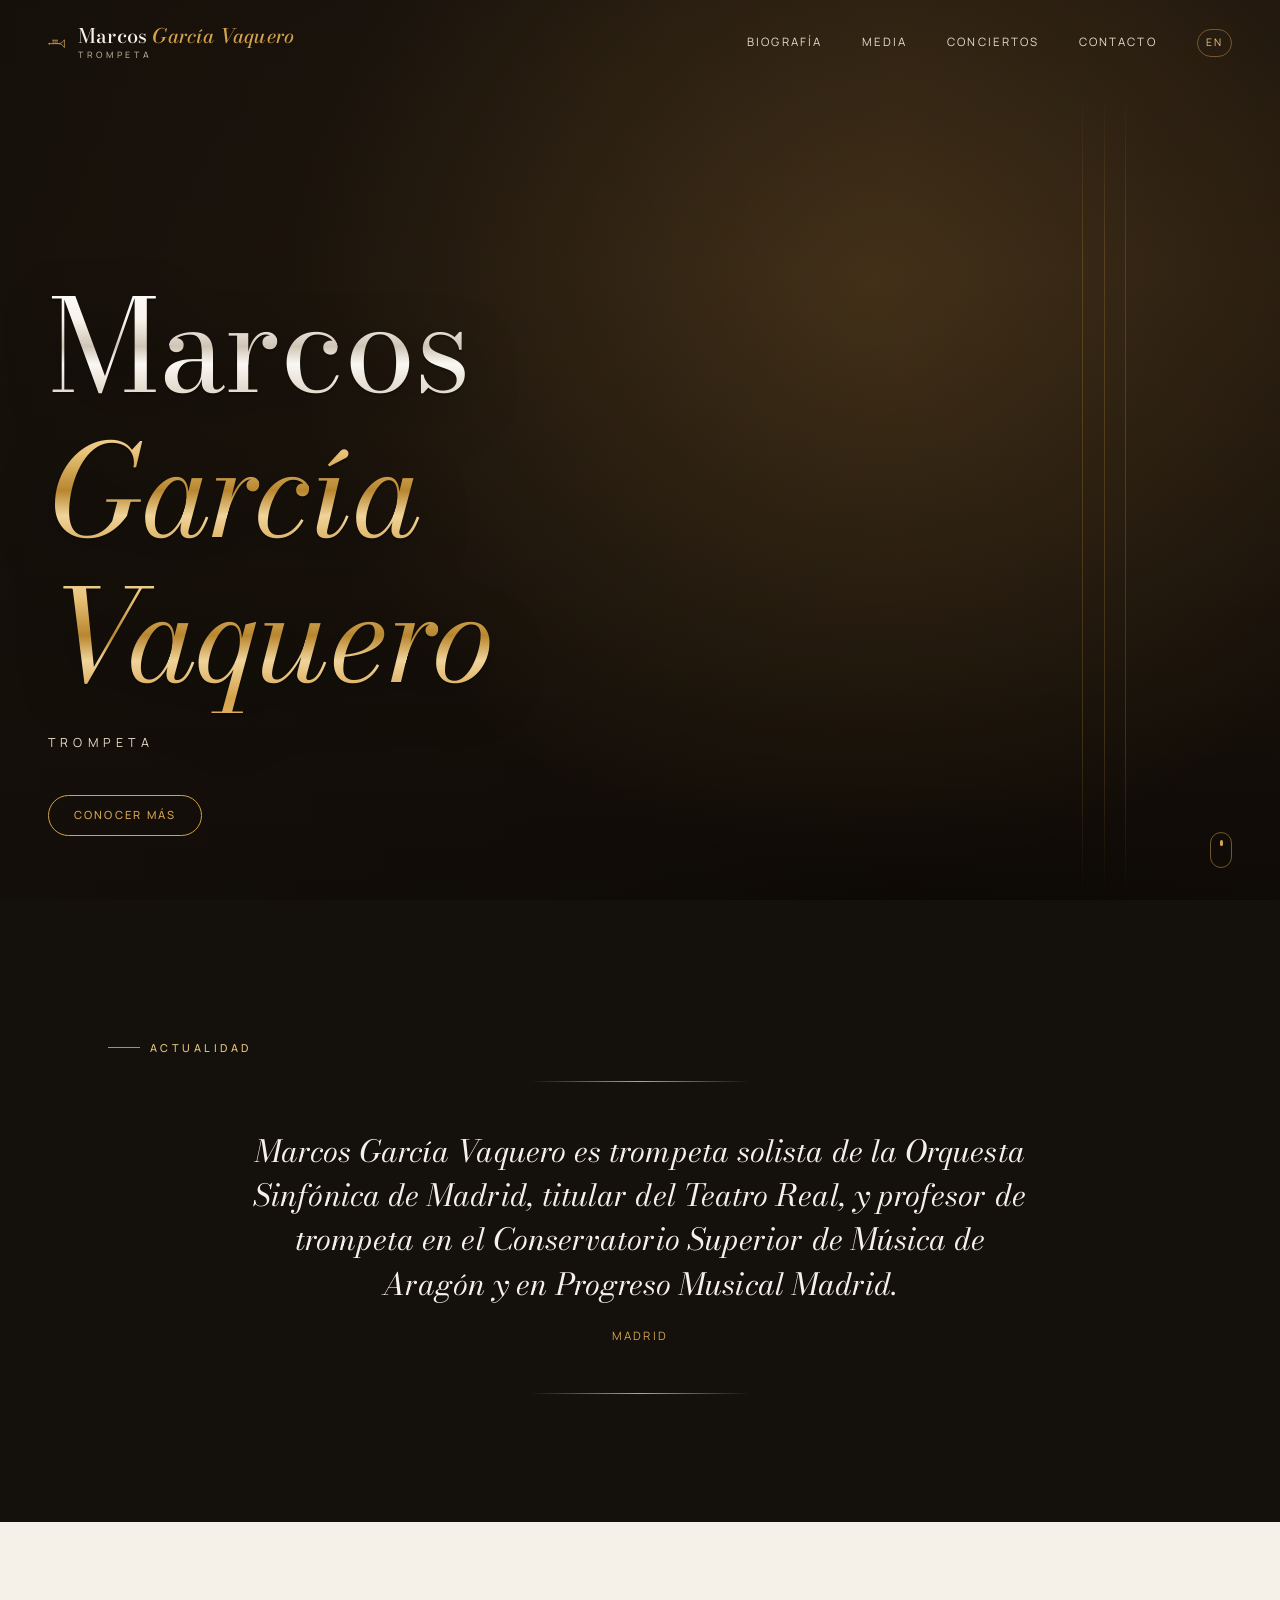
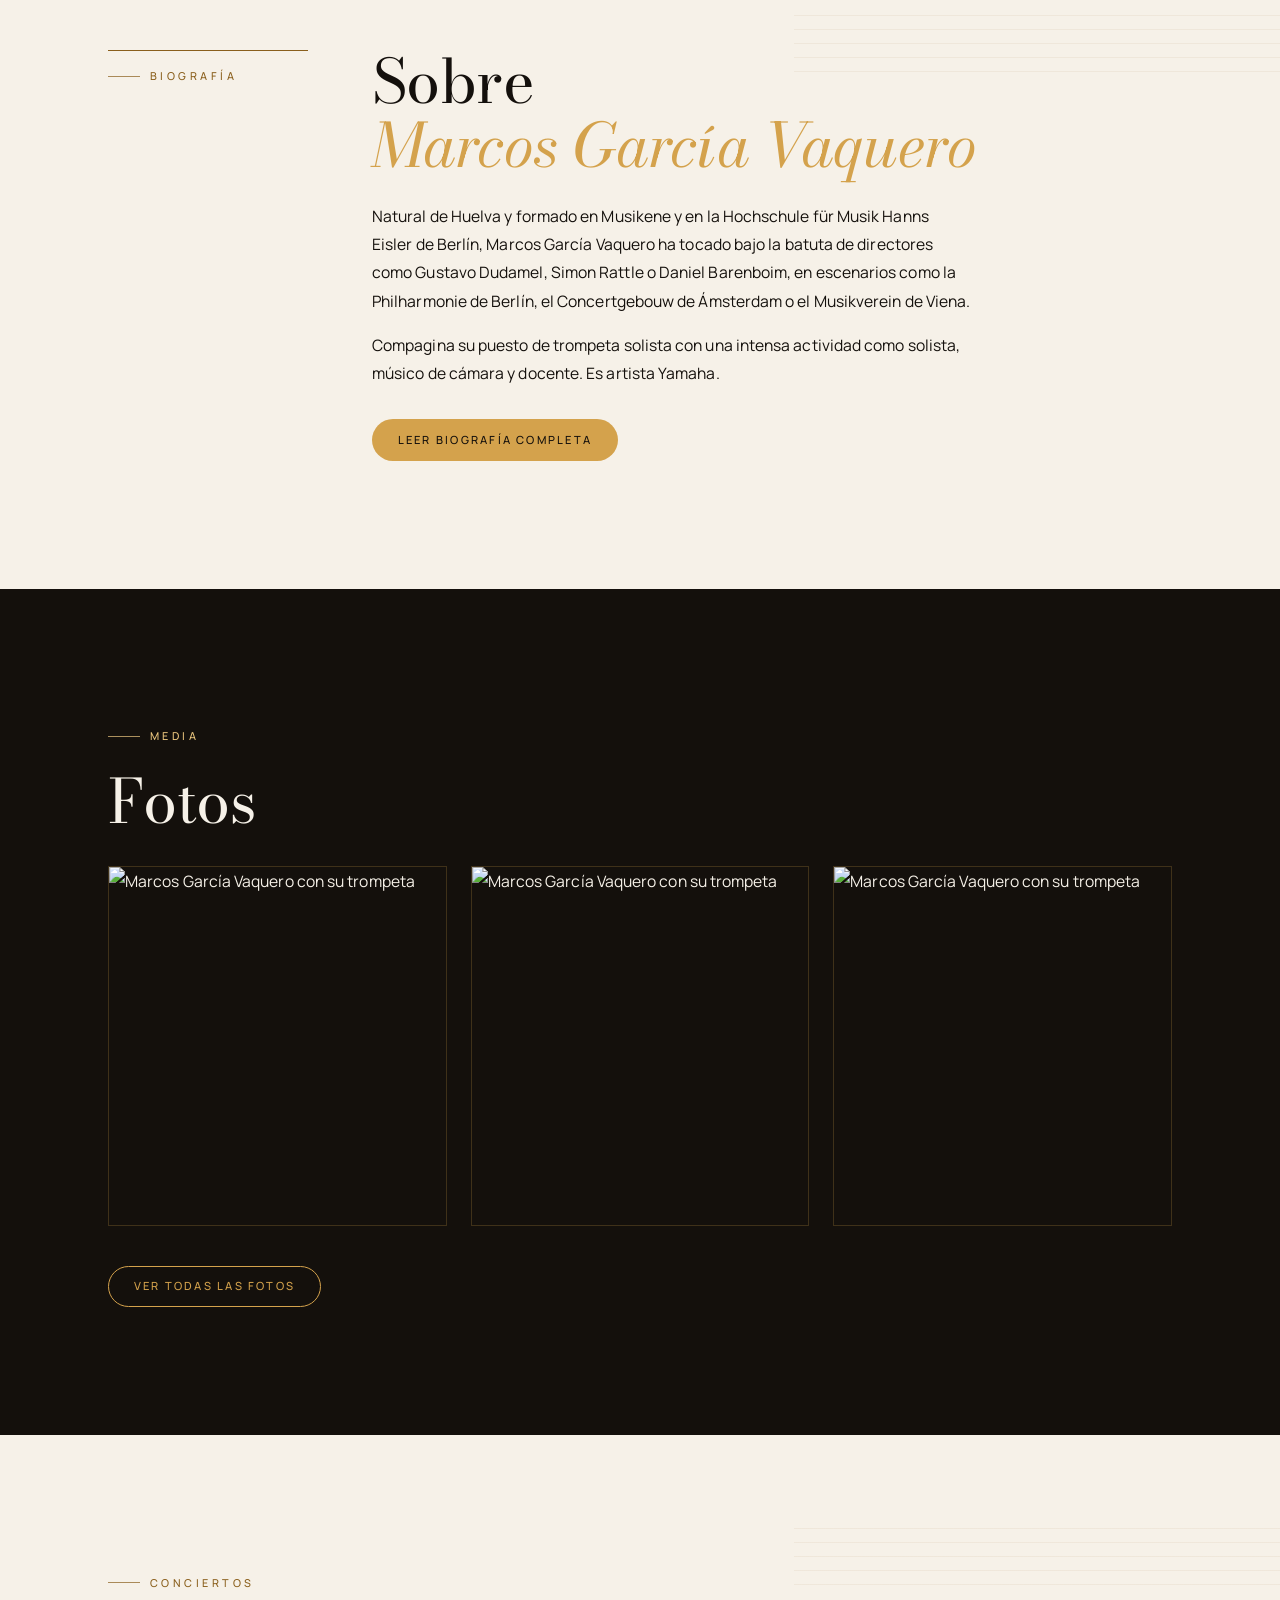
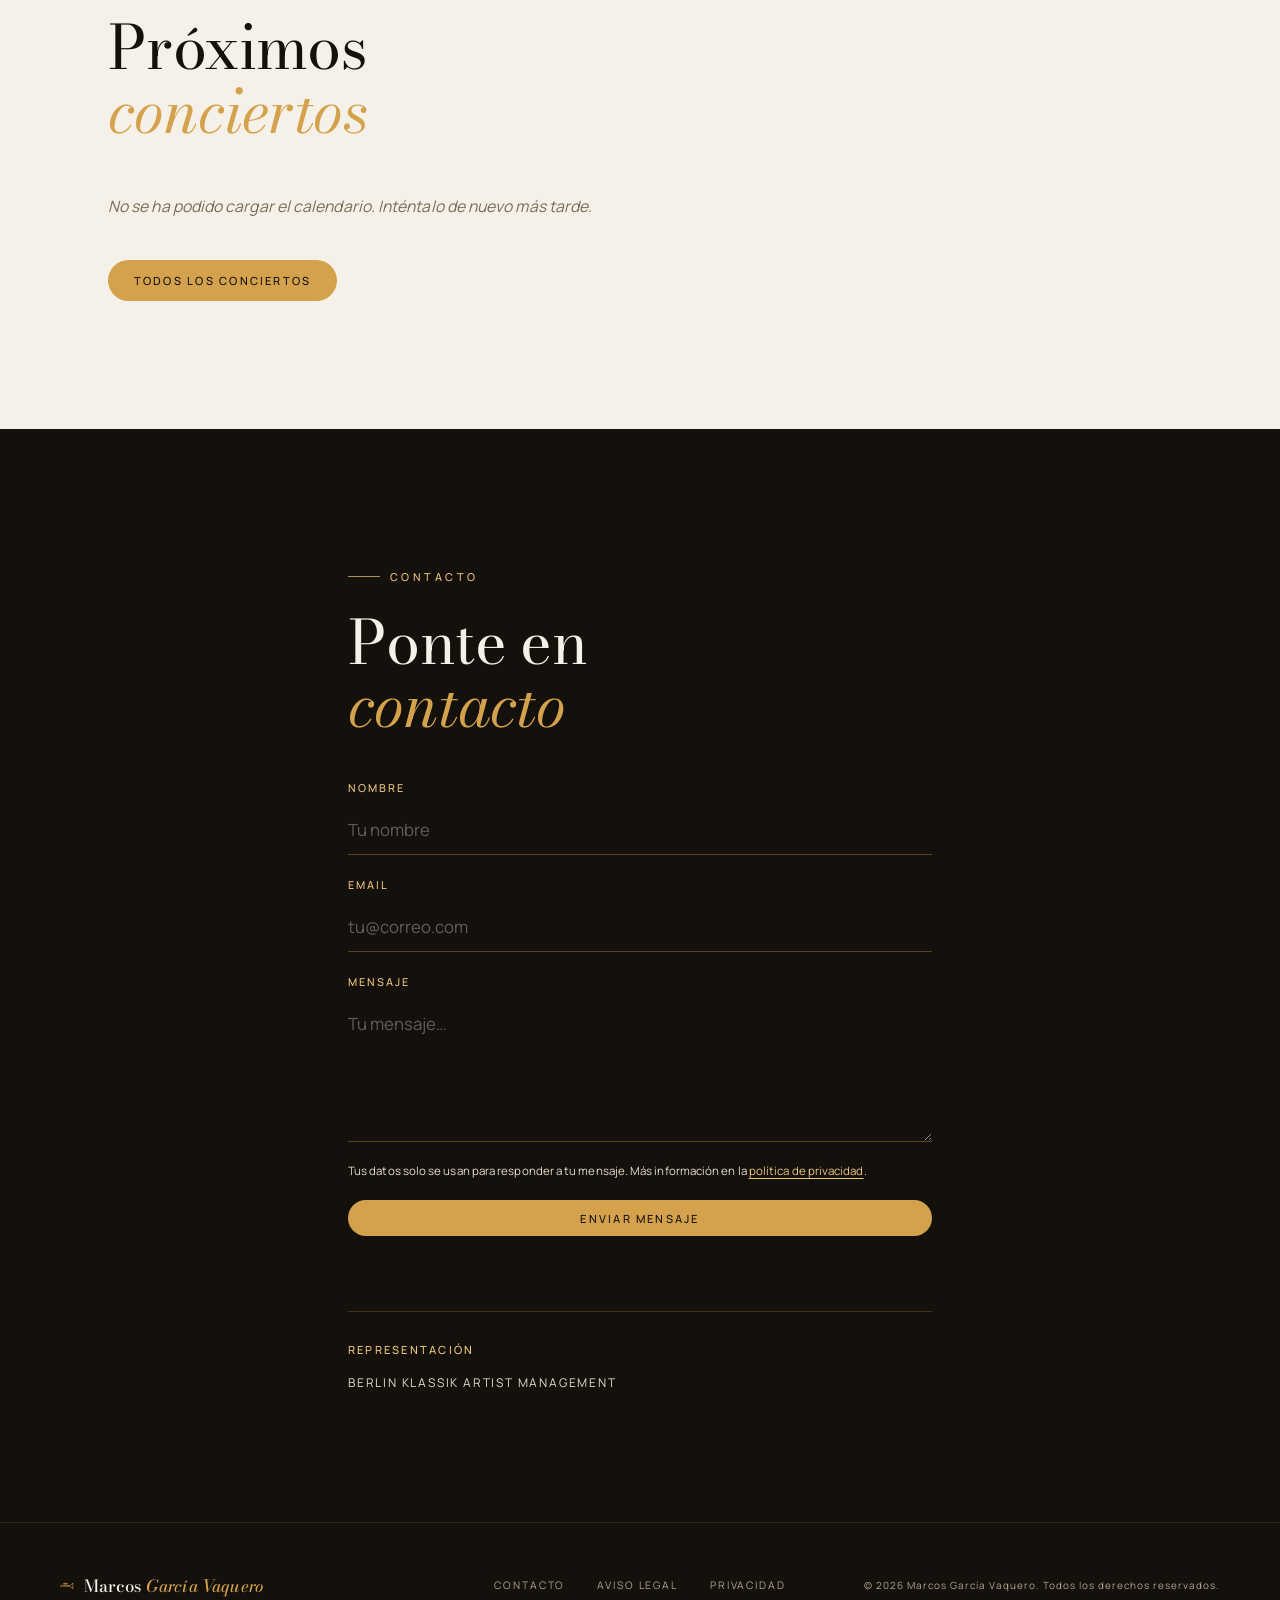
==== index.html @ 7de77e54 "Web de Marcos García Vaquero (ES/EN)" ====
<!DOCTYPE html>
<html lang="es">
<head>
  <meta charset="UTF-8" />
  <meta name="viewport" content="width=device-width, initial-scale=1.0" />
  <title>Marcos García Vaquero — Trompeta</title>
  <meta name="description" content="Marcos García Vaquero, trompeta solista de la Orquesta Sinfónica de Madrid (Teatro Real). Biografía, fotos, conciertos y contacto." />
  <link rel="alternate" hreflang="es" href="index.html" />
  <link rel="alternate" hreflang="en" href="en.html" />
  <script>document.documentElement.classList.add('js');</script>
  <link rel="icon" href="data:image/svg+xml,%3Csvg xmlns='http://www.w3.org/2000/svg' viewBox='0 0 64 64'%3E%3Crect width='64' height='64' rx='14' fill='%2314100c'/%3E%3Cg fill='none' stroke='%23d4a24c' stroke-linecap='round' stroke-linejoin='round'%3E%3Cpath d='M10 34 H38' stroke-width='3'/%3E%3Cpath d='M38 34 C45 34 50 29 55 22 V46 C50 39 45 34 38 34 Z' stroke-width='2.8'/%3E%3Cpath d='M20 34 V26 M26 34 V26 M32 34 V26' stroke-width='2.6'/%3E%3C/g%3E%3Cg fill='%23d4a24c'%3E%3Ccircle cx='20' cy='23' r='2.8'/%3E%3Ccircle cx='26' cy='23' r='2.8'/%3E%3Ccircle cx='32' cy='23' r='2.8'/%3E%3Ccircle cx='8' cy='34' r='3'/%3E%3C/g%3E%3C/svg%3E" type="image/svg+xml" />
  <link rel="apple-touch-icon" href="apple-touch-icon.png" />
  <meta name="theme-color" content="#14100c" />
  <meta property="og:type" content="website" />
  <meta property="og:site_name" content="Marcos García Vaquero" />
  <meta property="og:title" content="Marcos García Vaquero — Trompeta" />
  <meta property="og:description" content="Marcos García Vaquero, trompeta solista de la Orquesta Sinfónica de Madrid (Teatro Real). Biografía, fotos, conciertos y contacto." />
  <meta property="og:image" content="https://drive.google.com/thumbnail?id=1GXjGrYxDsyZb_h4j0-NADIUojcXYXbOu&sz=w1200" />
  <meta property="og:locale" content="es_ES" />
  <meta name="twitter:card" content="summary_large_image" />
  <link rel="stylesheet" href="style.css" />
</head>
<body>

  <!-- HEADER -->
  <header class="header" id="header">
    <a class="logo" href="index.html" aria-label="Marcos García Vaquero — Inicio">
      <svg class="logo-mark" viewBox="4 14 56 36" aria-hidden="true"><g fill="none" stroke="currentColor" stroke-linecap="round" stroke-linejoin="round"><path d="M10 34 H38" stroke-width="2.6"/><path d="M38 34 C45 34 50 29 55 22 V46 C50 39 45 34 38 34 Z" stroke-width="2.4"/><path d="M20 34 V26 M26 34 V26 M32 34 V26" stroke-width="2.2"/></g><circle cx="20" cy="23.5" r="2.3" fill="currentColor"/><circle cx="26" cy="23.5" r="2.3" fill="currentColor"/><circle cx="32" cy="23.5" r="2.3" fill="currentColor"/><circle cx="8" cy="34" r="2.6" fill="currentColor"/></svg>
      <span class="logo-text"><span class="logo-name">Marcos <em>García Vaquero</em></span><span class="logo-sub">Trompeta</span></span>
    </a>
    <button class="menu-toggle" id="menuBtn" aria-label="Abrir o cerrar el menú" aria-expanded="false">
      <span></span>
      <span></span>
      <span></span>
    </button>
    <nav class="nav" id="nav">
      <a href="biografia.html">Biografía</a>
      <a href="multimedia.html">Media</a>
      <a href="conciertos.html">Conciertos</a>
      <a href="#contact">Contacto</a>
      <a class="nav-lang" href="en.html" hreflang="en" lang="en" aria-label="English version">EN</a>
    </nav>
  </header>

  <!-- HERO -->
  <section class="hero" id="home">
    <div class="hero-bg">
      <img src="https://drive.google.com/thumbnail?id=1GXjGrYxDsyZb_h4j0-NADIUojcXYXbOu&sz=w2000" alt="Marcos García Vaquero" referrerpolicy="no-referrer" onerror="this.style.display='none'">
    </div>
    <div class="hero-content">
      <h1 class="hero-title"><span class="line"><span>Marcos</span></span><span class="line"><span><em>García</em></span></span><span class="line"><span><em>Vaquero</em></span></span></h1>
      <p class="hero-sub">TROMPETA</p>
      <a class="btn btn--outline" href="biografia.html">Conocer más</a>
    </div>
    <div class="hero-scroll" aria-hidden="true">
      <span>Scroll</span>
      <div class="hero-scroll-line"></div>
    </div>
  </section>

  <!-- NEWS -->
  <section class="section section--dark" id="press">
    <div class="container">
      <span class="label">Actualidad</span>
      <div class="quote">
        <p>Marcos García Vaquero es trompeta solista de la Orquesta Sinfónica de Madrid, titular del Teatro Real, y profesor de trompeta en el Conservatorio Superior de Música de Aragón y en Progreso Musical Madrid.</p>
        <footer>Madrid</footer>
      </div>
    </div>
  </section>

  <!-- BIO -->
  <section class="section" id="bio">
    <div class="container container--split">
      <div class="split-label">
        <span class="label">Biografía</span>
      </div>
      <div class="split-content">
        <h2>Sobre<br /><em>Marcos García Vaquero</em></h2>
        <p>Natural de Huelva y formado en Musikene y en la Hochschule für Musik Hanns Eisler de Berlín, Marcos García Vaquero ha tocado bajo la batuta de directores como Gustavo Dudamel, Simon Rattle o Daniel Barenboim, en escenarios como la Philharmonie de Berlín, el Concertgebouw de Ámsterdam o el Musikverein de Viena.</p>

        <p>Compagina su puesto de trompeta solista con una intensa actividad como solista, músico de cámara y docente. Es artista Yamaha.</p>
        <a class="btn btn--primary" href="biografia.html">Leer biografía completa</a>
      </div>
    </div>
  </section>

  <!-- MEDIA -->
  <section class="section section--dark" id="media">
    <div class="container">
      <span class="label">Media</span>
      <h2>Fotos</h2>
      <div class="photo-grid">
        <a href="https://drive.google.com/thumbnail?id=15ysQQj0z50OrPzIm1ADuobWearYP1eI6&sz=w2400" target="_blank" rel="noopener"><img src="https://drive.google.com/thumbnail?id=15ysQQj0z50OrPzIm1ADuobWearYP1eI6&sz=w900" alt="Marcos García Vaquero con su trompeta" loading="lazy" referrerpolicy="no-referrer" /></a>
        <a href="https://drive.google.com/thumbnail?id=1VJkZJvFatiGFIE3eBL5CuNCvYTpfG_0A&sz=w2400" target="_blank" rel="noopener"><img src="https://drive.google.com/thumbnail?id=1VJkZJvFatiGFIE3eBL5CuNCvYTpfG_0A&sz=w900" alt="Marcos García Vaquero con su trompeta" loading="lazy" referrerpolicy="no-referrer" /></a>
        <a href="https://drive.google.com/thumbnail?id=1EF9WQ3E_UJ-MoosPuNdnKD01NsflRb9q&sz=w2400" target="_blank" rel="noopener"><img src="https://drive.google.com/thumbnail?id=1EF9WQ3E_UJ-MoosPuNdnKD01NsflRb9q&sz=w900" alt="Marcos García Vaquero con su trompeta" loading="lazy" referrerpolicy="no-referrer" /></a>
      </div>
      <div style="margin-top: 2.5rem;">
        <a href="multimedia.html" class="btn btn--outline">Ver todas las fotos</a>
      </div>
    </div>
  </section>

  <!-- CONCERTS (next dates from the Google Sheet "Calendario Marcos") -->
  <section class="section" id="concerts">
    <div class="container">
      <span class="label">Conciertos</span>
      <h2>Próximos<br /><em>conciertos</em></h2>
      <div class="events-list" id="eventsList" data-sheet="1GkLPHvLSXUidQoirYcWKKGN2yPVUzejPzTbJpHIrTxI" data-limit="3">
        <p>Cargando conciertos…</p>
      </div>
      <div style="margin-top: 2.5rem;">
        <a href="conciertos.html" class="btn btn--primary">Todos los conciertos</a>
      </div>
    </div>
  </section>

  <!-- CONTACT -->
  <section class="section section--dark" id="contact">
    <div class="container container--narrow">
      <span class="label">Contacto</span>
      <h2>Ponte en<br /><em>contacto</em></h2>
      <form class="contact-form" id="contactForm" action="https://api.web3forms.com/submit" method="POST">
        <!-- WEB3FORMS: pegar aquí la access key de Marcos -->
        <input type="hidden" name="access_key" value="PEGAR-AQUI-ACCESS-KEY-DE-MARCOS" />
        <input type="hidden" name="subject" value="Nuevo mensaje desde la web (ES)" />
        <input type="hidden" name="from_name" value="Marcos García Vaquero — Web" />
        <input type="checkbox" name="botcheck" class="hidden" style="display:none" tabindex="-1" autocomplete="off" />

        <div class="form-group">
          <label for="name">Nombre</label>
          <input id="name" type="text" name="name" placeholder="Tu nombre" autocomplete="name" required />
        </div>
        <div class="form-group">
          <label for="email">Email</label>
          <input id="email" type="email" name="email" placeholder="tu@correo.com" autocomplete="email" required />
        </div>
        <div class="form-group">
          <label for="message">Mensaje</label>
          <textarea id="message" name="message" rows="5" placeholder="Tu mensaje…" required></textarea>
        </div>
        <p class="form-note">Tus datos solo se usan para responder a tu mensaje. Más información en la <a href="privacidad.html">política de privacidad</a>.</p>
        <button class="btn btn--primary btn--full" type="submit" id="submitBtn">Enviar mensaje</button>
        <p class="form-status" id="formStatus" aria-live="polite"></p>
      </form>

      <div class="contact-agencies">
        <h3 class="contact-subtitle">REPRESENTACIÓN</h3>
        <div class="agency-list">
          <a href="https://www.berlinklassikartistmanagement.com/" target="_blank" rel="noopener noreferrer">Berlin Klassik Artist Management</a>
        </div>
      </div>
    </div>
  </section>

  <!-- FOOTER -->
  <footer class="footer">
    <div class="footer-inner">
      <div class="footer-brand">
        <svg class="logo-mark" viewBox="4 14 56 36" aria-hidden="true"><g fill="none" stroke="currentColor" stroke-linecap="round" stroke-linejoin="round"><path d="M10 34 H38" stroke-width="2.6"/><path d="M38 34 C45 34 50 29 55 22 V46 C50 39 45 34 38 34 Z" stroke-width="2.4"/><path d="M20 34 V26 M26 34 V26 M32 34 V26" stroke-width="2.2"/></g><circle cx="20" cy="23.5" r="2.3" fill="currentColor"/><circle cx="26" cy="23.5" r="2.3" fill="currentColor"/><circle cx="32" cy="23.5" r="2.3" fill="currentColor"/><circle cx="8" cy="34" r="2.6" fill="currentColor"/></svg>
        <span class="logo-name">Marcos <em>García Vaquero</em></span>
      </div>
      <nav class="footer-nav">
        <a href="index.html#contact">Contacto</a>
        <a href="aviso-legal.html">Aviso legal</a>
        <a href="privacidad.html">Privacidad</a>
      </nav>
      <small class="footer-copy">&copy; <span id="year"></span> Marcos García Vaquero. Todos los derechos reservados.</small>
    </div>
  </footer>

  <!-- COOKIE BANNER (only shown on pages that embed YouTube videos) -->
  <div class="cookie-banner" id="cookieBanner" role="dialog" aria-label="Consentimiento de cookies" style="display:none;">
    <p>Esta web solo utiliza cookies cuando reproduces un vídeo de YouTube. <a href="privacidad.html">Política de privacidad</a></p>
    <div class="cookie-actions">
      <button class="btn btn--primary btn--sm" type="button" onclick="acceptCookies()">Aceptar</button>
      <button class="btn btn--ghost btn--sm" type="button" onclick="rejectCookies()">Rechazar</button>
    </div>
  </div>

  <script src="site.js"></script>
  <script src="concerts.js"></script>
  <script>
    // CONTACT FORM — Web3Forms
    (function () {
      var form = document.getElementById('contactForm');
      if (!form) return;
      form.addEventListener('submit', async function (e) {
        e.preventDefault();
        var status = document.getElementById('formStatus');
        var submitBtn = document.getElementById('submitBtn');
        status.textContent = 'Enviando…';
        submitBtn.disabled = true;
        try {
          var res = await fetch(form.action, { method: 'POST', body: new FormData(form), headers: { 'Accept': 'application/json' } });
          var data = await res.json();
          if (data.success) { status.textContent = 'Gracias, tu mensaje se ha enviado.'; form.reset(); }
          else { status.textContent = 'Algo ha fallado. Inténtalo de nuevo más tarde.'; }
        } catch (err) {
          status.textContent = 'Error de conexión. Inténtalo de nuevo más tarde.';
        } finally {
          submitBtn.disabled = false;
        }
      });
    })();
  </script>
  <script src="effects.js" defer></script>
</body>
</html>
---- style.css ----
/* ============================================================
   MARCOS GARCÍA VAQUERO — Trumpet
   style.css
   ============================================================ */

/* ── Reset & base ── */
*, *::before, *::after { box-sizing: border-box; margin: 0; padding: 0; }

/* ── Design tokens ── */
:root {
  /* Palette — "Brass at night" */
  --cream:       #f6f1e8;   /* light background (ivory) */
  --cream-dim:   #e6dccb;
  --ink:         #14100c;   /* warm black */
  --ink-mid:     #2e241a;
  --ink-soft:    #7a6a58;
  --stone:       #b3a48f;   /* soft text on dark backgrounds (readable) */
  --gold:        #d4a24c;   /* accent: brass gold */
  --gold-light:  #ecc77f;
  --gold-dark:   #8a5f1c;   /* small accent text on light backgrounds (readable) */
  --white:       #ffffff;
  --line-light:  rgba(20, 15, 10, 0.12);
  --line-dark:   rgba(212, 162, 76, 0.22);

  /* Type */
  --font-display: 'Bodoni Moda', 'Didot', 'Bodoni 72', Georgia, serif;
  --font-body:    'Manrope', system-ui, -apple-system, 'Segoe UI', sans-serif;
  --font-ui:      'Manrope', system-ui, -apple-system, 'Segoe UI', sans-serif;

  /* Spacing */
  --gap:    clamp(2rem, 5vw, 5rem);
  --gutter: clamp(1.25rem, 5vw, 3rem);

  /* Motion */
  --ease: cubic-bezier(0.22, 1, 0.36, 1);
  --dur:  0.6s;
}

html {
  scroll-behavior: smooth;
  scroll-padding-top: 5rem;           /* anchors don't hide under the fixed header */
  -webkit-font-smoothing: antialiased;
  -webkit-text-size-adjust: 100%;
}

body {
  background-color: var(--cream);
  color: var(--ink);
  font-family: var(--font-body);
  font-size: clamp(0.98rem, 1vw, 1.05rem);
  font-weight: 400;
  line-height: 1.8;
  letter-spacing: 0.005em;
  overflow-x: hidden;
}

body.menu-open { overflow: hidden; }

img, video, iframe { display: block; max-width: 100%; }

a {
  color: inherit;
  text-decoration: none;
}

::selection {
  background: var(--gold);
  color: var(--ink);
}

/* ============================================================
   TYPOGRAPHY
   ============================================================ */
h1, h2, h3 {
  font-family: var(--font-display);
  font-weight: 400;
  line-height: 1.05;
  letter-spacing: -0.01em;
  text-wrap: balance;
}

h1 { font-size: clamp(3.5rem, 9vw, 7rem); }

h2 {
  font-size: clamp(2.2rem, 5vw, 3.8rem);
  margin-bottom: 1.5rem;
}

h3 { font-size: clamp(1.1rem, 2vw, 1.4rem); }

em { font-style: italic; color: var(--gold); }

p { max-width: 60ch; }

p + p { margin-top: 1rem; }

/* ============================================================
   LAYOUT HELPERS
   ============================================================ */
.container {
  width: min(100%, 1160px);
  margin-inline: auto;
  padding-inline: var(--gutter);
}

.container--narrow {
  max-width: 680px;
}

.container--split {
  display: grid;
  grid-template-columns: 200px 1fr;
  gap: var(--gap);
  align-items: start;
}

@media (max-width: 700px) {
  .container--split {
    grid-template-columns: 1fr;
    gap: 1.5rem;
  }
}

/* ============================================================
   LABEL
   ============================================================ */
.label {
  display: inline-block;
  font-family: var(--font-ui);
  font-size: 0.68rem;
  font-weight: 500;
  letter-spacing: 0.2em;
  text-transform: uppercase;
  color: var(--gold-dark);
  margin-bottom: 1.5rem;
}

/* ============================================================
   SECTION
   ============================================================ */
.section {
  padding-block: clamp(4rem, 10vw, 9rem);
}

/* Reveal animation — only when JavaScript is running.
   Without JS (or on pages without the observer) content stays visible. */
.js .section {
  opacity: 0;
  transform: translateY(28px);
  transition: opacity var(--dur) var(--ease), transform var(--dur) var(--ease);
}

.js .section.is-visible {
  opacity: 1;
  transform: none;
}

.section--dark {
  background-color: var(--ink);
  color: var(--cream);
}

.section--dark .label { color: var(--gold-light); }
.section--dark p      { color: var(--cream-dim); }

/* ============================================================
   HEADER
   ============================================================ */
.header {
  position: fixed;
  inset-block-start: 0;
  inset-inline: 0;
  z-index: 100;
  display: flex;
  align-items: center;
  justify-content: space-between;
  padding: 1.6rem var(--gutter);
  transition: background var(--dur) var(--ease), box-shadow var(--dur) var(--ease),
              padding var(--dur) var(--ease);
}

.header.scrolled {
  background: rgba(20, 15, 10, 0.88);
  backdrop-filter: blur(18px);
  -webkit-backdrop-filter: blur(18px);
  box-shadow: 0 1px 0 rgba(212, 162, 76, 0.15);
  padding-block: 1rem;
}

/* Logo */
.logo {
  position: relative;
  z-index: 310;                        /* stays visible over the mobile menu */
  font-family: var(--font-ui);
  font-size: 0.75rem;
  font-weight: 500;
  letter-spacing: 0.25em;
  text-transform: uppercase;
  color: var(--cream);
  white-space: nowrap;
}

/* Navigation */
.nav {
  display: flex;
  align-items: center;
  gap: 2.5rem;
}

.nav a {
  font-family: var(--font-ui);
  font-size: 0.72rem;
  font-weight: 400;
  letter-spacing: 0.18em;
  text-transform: uppercase;
  color: var(--cream-dim);
  position: relative;
  transition: color 0.25s;
}

.nav a::after {
  content: '';
  position: absolute;
  inset-block-end: -3px;
  inset-inline: 0;
  height: 1px;
  background: var(--gold);
  transform: scaleX(0);
  transform-origin: left;
  transition: transform 0.3s var(--ease);
}

.nav a:hover { color: var(--gold-light); }
.nav a:hover::after { transform: scaleX(1); }

/* Hamburger */
.menu-toggle {
  display: none;
  flex-direction: column;
  gap: 5px;
  background: none;
  border: none;
  cursor: pointer;
  padding: 10px;                        /* bigger tap target */
  margin-right: -10px;
  z-index: 310;
}

.menu-toggle span {
  display: block;
  width: 24px;
  height: 1.5px;
  background: var(--cream);
  transition: transform 0.35s var(--ease), opacity 0.25s;
}

@media (max-width: 768px) {
  .menu-toggle {
    display: flex;
    position: relative;
  }

  /* backdrop-filter turns the header into the containing block of the
     fixed menu, which clipped the menu when the page was scrolled.
     Removing it while the menu is open fixes that. */
  body.menu-open .header {
    backdrop-filter: none;
    -webkit-backdrop-filter: none;
  }

  .nav {
    position: fixed;
    inset: 0;
    height: 100vh;
    height: 100dvh;
    z-index: 300;
    flex-direction: column;
    justify-content: center;
    gap: 2.5rem;
    background: var(--ink);
    clip-path: circle(0% at calc(100% - 2.5rem) 2.5rem);
    visibility: hidden;                 /* hidden links can't be tabbed to */
    pointer-events: none;
    transition: clip-path 0.55s var(--ease), visibility 0s linear 0.55s;
  }

  .nav.is-open {
    clip-path: circle(150% at calc(100% - 2.5rem) 2.5rem);
    visibility: visible;
    pointer-events: auto;
    transition: clip-path 0.55s var(--ease), visibility 0s;
  }

  .nav a {
    font-size: 0.9rem;
    letter-spacing: 0.22em;
  }

  .menu-toggle[aria-expanded="true"] span:nth-child(1) {
    transform: translateY(6.5px) rotate(45deg);
  }
  .menu-toggle[aria-expanded="true"] span:nth-child(2) {
    opacity: 0;
  }
  .menu-toggle[aria-expanded="true"] span:nth-child(3) {
    transform: translateY(-6.5px) rotate(-45deg);
  }
}

/* ============================================================
   HERO
   ============================================================ */
.hero {
  position: relative;
  min-height: 100vh;                    /* fallback for older browsers */
  min-height: 100svh;
  display: flex;
  align-items: flex-end;
  padding: var(--gap) var(--gutter);
  overflow: hidden;
  color: var(--cream);
  background: var(--ink);               /* shown while the photo loads */
}

/* Background */
.hero-bg {
  position: absolute;
  inset: 0;
  overflow: hidden;
}

.hero-bg img {
  width: 100%;
  height: 100%;
  object-fit: cover;
  object-position: center 27%;
  transform: scale(1.05);
  filter: brightness(0.82) contrast(1.05) saturate(1.05);
}

/* Lighting overlay (stage light + cinematic shadow) */
.hero-bg::after {
  content: "";
  position: absolute;
  inset: 0;
  background:
    /* cool spotlight */
    radial-gradient(
      circle at 65% 35%,
      rgba(212, 162, 76, 0.28) 0%,
      rgba(212, 162, 76, 0.10) 35%,
      transparent 70%
    ),
    /* bottom shadow so the text stays readable */
    linear-gradient(
      180deg,
      rgba(10, 7, 4, 0.25) 0%,
      rgba(10, 7, 4, 0.55) 55%,
      rgba(10, 7, 4, 0.92) 100%
    ),
    /* subtle blue tint */
    radial-gradient(
      circle at center,
      rgba(255, 210, 140, 0.06),
      transparent 60%
    );
  pointer-events: none;
}

/* Grain overlay (optional — only used if a .hero-grain element exists) */
.hero-grain {
  position: absolute;
  inset: 0;
  background-image: url("unnamed%20(1).png");
  opacity: 0.35;
  pointer-events: none;
}

/* Blue vertical line on the left */
.hero::before {
  content: '';
  position: absolute;
  z-index: 1;                           /* was hidden behind the photo */
  inset-inline-start: calc(var(--gutter) / 2);
  inset-block-start: 50%;
  width: 1px;
  height: 35%;
  background: linear-gradient(to bottom, transparent, var(--gold), transparent);
}

.hero-content {
  position: relative;
  z-index: 2;
  max-width: 700px;
  opacity: 0;
  transform: translateY(30px);
  animation: fadeUp 1s 0.3s var(--ease) forwards;
}

.hero-kicker {
  display: block;
  font-family: var(--font-ui);
  font-size: 0.65rem;
  font-weight: 400;
  letter-spacing: 0.25em;
  text-transform: uppercase;
  color: var(--gold);
  margin-bottom: 1rem;
}

.hero-title {
  margin-bottom: 1.2rem;
  color: var(--cream);
}

.hero-sub {
  font-family: var(--font-ui);
  font-size: clamp(0.75rem, 1.2vw, 0.85rem);
  letter-spacing: 0.3em;
  color: var(--cream-dim);
  margin-bottom: 2.5rem;
  max-width: none;
}

/* Scroll indicator */
.hero-scroll {
  position: absolute;
  inset-block-end: 2rem;
  inset-inline-end: var(--gutter);
  z-index: 2;
  display: flex;
  flex-direction: column;
  align-items: center;
  gap: 0.75rem;
  animation: fadeUp 1s 0.8s var(--ease) forwards;
  opacity: 0;
}

.hero-scroll span {
  font-family: var(--font-ui);
  font-size: 0.6rem;
  letter-spacing: 0.2em;
  text-transform: uppercase;
  color: var(--gold);
  writing-mode: vertical-rl;
}

.hero-scroll-line {
  width: 1px;
  height: 50px;
  background: linear-gradient(to bottom, var(--gold), transparent);
  transform-origin: top;
  animation: scrollPulse 2s ease-in-out infinite;
}

@keyframes fadeUp {
  to { opacity: 1; transform: none; }
}

@keyframes scrollPulse {
  0%, 100% { transform: scaleY(1); opacity: 1; }
  50%       { transform: scaleY(0.6); opacity: 0.4; }
}

/* ============================================================
   QUOTE
   ============================================================ */
.quote {
  text-align: center;
  max-width: 780px;
  margin-inline: auto;
  padding-block: 2rem;
}

.js .quote {
  opacity: 0;
  transform: translateY(20px);
  transition: opacity var(--dur) var(--ease), transform var(--dur) var(--ease);
}

.js .quote.is-visible {
  opacity: 1;
  transform: none;
}

.quote p {
  font-family: var(--font-display);
  font-size: clamp(1.3rem, 2.8vw, 1.9rem);
  font-style: italic;
  line-height: 1.45;
  color: var(--cream);
  max-width: none;
}

.quote footer {
  margin-top: 1.25rem;
  font-family: var(--font-ui);
  font-size: 0.72rem;
  letter-spacing: 0.18em;
  text-transform: uppercase;
  color: var(--gold);
}

.quote footer cite { font-style: normal; }

/* ============================================================
   BIOGRAPHY
   ============================================================ */
.split-label {
  padding-top: 0.4rem;
  border-top: 1px solid var(--gold);
}

.split-content .btn { margin-top: 2rem; }

/* ============================================================
   VIDEO
   ============================================================ */
.video-wrapper {
  position: relative;
  margin-top: 2.5rem;
  aspect-ratio: 16 / 9;
  background: #0b0805;
  border: 1px solid var(--line-dark);
  box-shadow: 0 24px 60px rgba(0, 0, 0, 0.5);
  overflow: hidden;
}

.video-wrapper iframe {
  position: absolute;
  inset: 0;
  width: 100%;
  height: 100%;
  border: 0;
}

/* Placeholder shown until the visitor accepts cookies or clicks play */
.video-consent {
  position: absolute;
  inset: 0;
  display: flex;
  flex-direction: column;
  align-items: center;
  justify-content: center;
  gap: 1rem;
  width: 100%;
  border: 0;
  cursor: pointer;
  color: var(--cream);
  background:
    radial-gradient(circle at 50% 45%, rgba(212, 162, 76, 0.18), transparent 60%),
    linear-gradient(160deg, #2a1f15 0%, #0d0a06 100%);
  font-family: var(--font-ui);
  transition: background-color 0.3s;
}

.video-consent__play {
  width: 72px;
  height: 72px;
  border-radius: 50%;
  border: 1px solid var(--gold);
  display: grid;
  place-items: center;
  transition: transform 0.35s var(--ease), background 0.35s;
}

.video-consent__play::before {
  content: '';
  margin-left: 5px;
  border-style: solid;
  border-width: 11px 0 11px 18px;
  border-color: transparent transparent transparent var(--gold);
}

.video-consent:hover .video-consent__play {
  transform: scale(1.08);
  background: rgba(212, 162, 76, 0.12);
}

.video-consent__text {
  font-size: 0.72rem;
  font-weight: 500;
  letter-spacing: 0.2em;
  text-transform: uppercase;
  color: var(--gold-light);
}

.video-consent__note {
  font-size: 0.65rem;
  letter-spacing: 0.05em;
  color: var(--stone);
  max-width: 34ch;
  text-align: center;
  line-height: 1.5;
}

/* ============================================================
   EVENTS
   ============================================================ */
.events-list {
  margin-top: 3rem;
  display: flex;
  flex-direction: column;
}

.events-list > p {
  font-style: italic;
  color: var(--ink-soft);
}

.event-card {
  display: grid;
  grid-template-columns: 180px 1fr auto;
  align-items: center;
  gap: 2rem;
  padding: 2rem 0;
  border-top: 1px solid var(--line-light);    /* was almost invisible */
  opacity: 0;
  transform: translateX(-16px);
  transition: opacity var(--dur) var(--ease), transform var(--dur) var(--ease);
}

.event-card.is-visible {
  opacity: 1;
  transform: none;
}

.event-card:last-child { border-bottom: 1px solid var(--line-light); }

.event-meta {
  display: flex;
  flex-direction: column;
  gap: 0.25rem;
}

.event-date {
  font-family: var(--font-ui);
  font-size: 0.72rem;
  font-weight: 500;
  letter-spacing: 0.12em;
  color: var(--gold-dark);
  text-transform: uppercase;
}

.event-city {
  font-family: var(--font-ui);
  font-size: 0.65rem;
  letter-spacing: 0.2em;
  text-transform: uppercase;
  color: var(--ink-soft);
}

.event-venue {
  font-size: 1.25rem;
  margin-bottom: 0.3rem;
}

.event-program {
  font-size: 1rem;
  color: var(--ink-soft);
  max-width: none;
}

.event-link {
  display: inline-flex;
  align-items: center;
  gap: 0.5rem;
  font-family: var(--font-ui);
  font-size: 0.68rem;
  font-weight: 500;
  letter-spacing: 0.15em;
  text-transform: uppercase;
  color: var(--gold-dark);
  white-space: nowrap;
  transition: gap 0.25s var(--ease), color 0.25s;
}

.event-link:hover {
  gap: 0.9rem;
  color: var(--ink);
}

/* Event cards inside a dark section (e.g. events page) */
.section--dark .event-card,
.section--dark .event-card:last-child { border-color: var(--line-dark); }
.section--dark .event-date,
.section--dark .event-link           { color: var(--gold); }
.section--dark .event-city,
.section--dark .event-program        { color: var(--stone); }
.section--dark .event-link:hover     { color: var(--cream); }

@media (max-width: 640px) {
  .event-card {
    grid-template-columns: 1fr;
    gap: 0.75rem;
  }

  .event-link { justify-self: start; }
}

/* ============================================================
   CONTACT FORM
   ============================================================ */
.contact-form {
  margin-top: 2.5rem;
  display: flex;
  flex-direction: column;
  gap: 1.25rem;
}

.form-group {
  display: flex;
  flex-direction: column;
  gap: 0.4rem;
}

.form-group label {
  font-family: var(--font-ui);
  font-size: 0.68rem;
  font-weight: 500;
  letter-spacing: 0.18em;
  text-transform: uppercase;
  color: var(--gold-light);
}

.contact-form input:not([type="checkbox"]):not([type="hidden"]),
.contact-form textarea {
  background: rgba(255, 255, 255, 0.04);
  border: 1px solid rgba(212, 162, 76, 0.25);
  border-radius: 0;
  padding: 0.85rem 1rem;
  font-family: var(--font-body);
  font-size: 1.05rem;                   /* ≥16px: no auto-zoom on iPhone */
  color: var(--cream);
  outline: none;
  transition: border-color 0.25s, background 0.25s;
  width: 100%;
  -webkit-appearance: none;
  appearance: none;
}

.contact-form input::placeholder,
.contact-form textarea::placeholder {
  color: rgba(246, 241, 232, 0.35);
}

.contact-form input:focus,
.contact-form textarea:focus {
  border-color: var(--gold);
  background: rgba(212, 162, 76, 0.05);
}

/* Only after the visitor has interacted with the field */
.contact-form input:user-invalid,
.contact-form textarea:user-invalid {
  border-color: #e58f8f;
}

/* Browser autofill keeps the dark style */
.contact-form input:-webkit-autofill {
  -webkit-text-fill-color: var(--cream);
  -webkit-box-shadow: 0 0 0 1000px #2a1f15 inset;
  caret-color: var(--cream);
}

.contact-form textarea { resize: vertical; min-height: 130px; }

.form-status {
  font-family: var(--font-ui);
  font-size: 0.8rem;
  color: var(--gold-light);
  min-height: 1.2em;
  text-align: center;
  max-width: none;
}

/* ============================================================
   BUTTONS
   ============================================================ */
.btn {
  display: inline-flex;
  align-items: center;
  justify-content: center;
  font-family: var(--font-ui);
  font-size: 0.7rem;
  font-weight: 500;
  letter-spacing: 0.2em;
  text-transform: uppercase;
  padding: 0.85em 2.2em;
  border: 1px solid transparent;        /* same height for all variants */
  cursor: pointer;
  transition: background 0.25s, color 0.25s, border-color 0.25s, box-shadow 0.25s, opacity 0.25s;
  white-space: nowrap;
}

.btn--primary {
  background: var(--gold);
  color: var(--ink);
}

.btn--primary:hover {
  background: var(--gold-light);
  box-shadow: 0 6px 24px rgba(212, 162, 76, 0.3);
}

.btn--outline {
  background: transparent;
  border-color: var(--gold);
  color: var(--gold);
}

.btn--outline:hover {
  background: var(--gold);
  color: var(--ink);
}

/* Outline button on a light background needs the darker gold */
.section:not(.section--dark) .btn--outline {
  border-color: var(--gold-dark);
  color: var(--gold-dark);
}
.section:not(.section--dark) .btn--outline:hover {
  background: var(--gold-dark);
  color: var(--cream);
}

.btn--ghost {
  background: transparent;
  border-color: rgba(246, 241, 232, 0.3);
  color: var(--cream);
}

.btn--ghost:hover {
  border-color: var(--cream);
}

.btn:disabled {
  opacity: 0.55;
  cursor: wait;
  box-shadow: none;
}

.btn--full { width: 100%; }

.btn--sm {
  font-size: 0.62rem;
  padding: 0.7em 1.6em;
}

/* ============================================================
   CONTACT — PERSONAL / AGENCY
   ============================================================ */
.contact-agencies {
  margin-top: 2.5rem;
  padding-top: 2rem;
  border-top: 1px solid var(--line-dark);
}

.contact-subtitle {
  font-family: var(--font-ui);
  font-size: 0.7rem;
  font-weight: 500;
  letter-spacing: 0.2em;
  text-transform: uppercase;
  color: var(--gold-light);
  margin-bottom: 1rem;
}

.agency-list {
  display: flex;
  flex-direction: column;
  align-items: flex-start;
  gap: 0.75rem;
}

.agency-list a {
  font-family: var(--font-ui);
  font-size: 0.75rem;
  letter-spacing: 0.15em;
  text-transform: uppercase;
  color: var(--cream-dim);
  transition: color 0.25s ease;
}

.agency-list a:hover {
  color: var(--gold);
}

.agency-list a[href^="mailto"] {
  color: var(--gold-light);
  font-weight: 500;
  font-size: 0.85rem;
  text-transform: none;                 /* email addresses read better in lower case */
  letter-spacing: 0.05em;
}

.agency-list a[href^="mailto"]:hover {
  color: var(--cream);
}

/* ============================================================
   FOOTER
   ============================================================ */
.footer {
  background: var(--ink);
  border-top: 1px solid rgba(212, 162, 76, 0.15);
  padding: 3rem var(--gutter);
}

.footer-inner {
  width: min(100%, 1160px);
  margin-inline: auto;
  display: grid;
  grid-template-columns: 1fr auto 1fr;
  align-items: center;
  gap: 1.5rem;
}

.footer-brand {
  font-family: var(--font-ui);
  font-size: 0.7rem;
  font-weight: 500;
  letter-spacing: 0.25em;
  text-transform: uppercase;
  color: var(--cream-dim);
}

.footer-nav {
  display: flex;
  flex-wrap: wrap;
  justify-content: center;
  gap: 1rem 2rem;
}

.footer-nav a {
  font-family: var(--font-ui);
  font-size: 0.65rem;
  letter-spacing: 0.18em;
  text-transform: uppercase;
  color: var(--stone);                  /* was too dark to read */
  transition: color 0.2s;
}

.footer-nav a:hover { color: var(--gold); }

.footer-copy {
  font-family: var(--font-ui);
  font-size: 0.62rem;
  color: var(--stone);
  letter-spacing: 0.1em;
  text-align: right;
}

@media (max-width: 640px) {
  .footer-inner {
    grid-template-columns: 1fr;
    text-align: center;
  }
  .footer-copy { text-align: center; }
}

/* ============================================================
   COOKIE BANNER
   ============================================================ */
.cookie-banner {
  position: fixed;
  inset-inline: 0;
  inset-block-end: 1.5rem;
  margin-inline: auto;
  width: min(640px, calc(100% - 2rem));
  z-index: 200;
  display: flex;                        /* JS toggles display none/flex */
  flex-wrap: wrap;
  align-items: center;
  justify-content: space-between;
  gap: 1rem 1.5rem;
  padding: 1.25rem 1.5rem;
  background: var(--ink-mid);
  border: 1px solid rgba(212, 162, 76, 0.3);
  box-shadow: 0 12px 40px rgba(0, 0, 0, 0.4);
  animation: cookieIn 0.5s var(--ease);
}

.cookie-banner p {
  flex: 1 1 260px;
  font-family: var(--font-ui);
  font-size: 0.75rem;
  line-height: 1.55;
  color: var(--cream-dim);
  max-width: none;
}

.cookie-actions {
  display: flex;
  gap: 0.75rem;
  flex-shrink: 0;
}

/* Don't cover the mobile menu */
body.menu-open .cookie-banner { visibility: hidden; }

@keyframes cookieIn {
  from { transform: translateY(20px); opacity: 0; }
  to   { transform: none;             opacity: 1; }
}

@media (max-width: 520px) {
  .cookie-banner { inset-block-end: 1rem; }
  .cookie-actions { width: 100%; }
  .cookie-actions .btn { flex: 1; }
}

/* ============================================================
   MEDIA PAGE
   ============================================================ */
.video-grid {
  display: grid;
  grid-template-columns: repeat(auto-fit, minmax(min(280px, 100%), 1fr));
  gap: 2rem;
  margin-top: 2rem;
}

.photo-grid {
  display: grid;
  grid-template-columns: repeat(auto-fill, minmax(min(260px, 100%), 1fr));
  gap: 1.5rem;
  margin-top: 2rem;
}

.photo-grid img {
  width: 100%;
  height: 360px;
  object-fit: cover;
  object-position: 40% top;
  border: 1px solid var(--line-dark);
  transition: transform 0.3s ease;
}

.photo-grid img:hover {
  transform: scale(1.03);
}

.audio-section {
  margin-top: 4rem;
}

.audio-section h2 {
  font-size: clamp(2.2rem, 5vw, 3.8rem);
  margin-bottom: 1.5rem;
}

.audio-list {
  display: flex;
  flex-direction: column;
  gap: 1.2rem;
  margin-top: 1.5rem;
}

.audio-item {
  display: flex;
  flex-wrap: wrap;
  justify-content: space-between;
  align-items: center;
  gap: 1rem;
  padding: 1rem 0;
  border-top: 1px solid rgba(212, 162, 76, 0.25);
}

.audio-item p {
  margin: 0;
  color: var(--cream-dim);
}

/* ============================================================
   BIO PAGE
   ============================================================ */
@media (max-width: 768px) {
  body.bio .hero-bg img {
    object-position: 55% 15%;
    transform: scale(1.18);
  }
}

/* ============================================================
   ACCESSIBILITY — FOCUS RING
   ============================================================ */
:focus-visible {
  outline: 2px solid var(--gold);
  outline-offset: 3px;
}

/* ============================================================
   REDUCED MOTION
   ============================================================ */
@media (prefers-reduced-motion: reduce) {
  html { scroll-behavior: auto; }
  *, *::before, *::after {
    animation-duration: 0.001ms !important;
    animation-iteration-count: 1 !important;
    transition-duration: 0.001ms !important;
  }
  .hero-content, .hero-scroll { opacity: 1; transform: none; }
  .js .section, .js .quote, .event-card { opacity: 1; transform: none; }
}

/* ============================================================
   ADDITIONS — form note, legal pages, page header
   ============================================================ */
.form-note {
  font-family: var(--font-ui);
  font-size: 0.72rem;
  line-height: 1.6;
  color: var(--stone);
  max-width: none;
}

.form-note a,
.cookie-banner p a,
.legal a {
  color: var(--gold-light);
  text-decoration: underline;
  text-underline-offset: 3px;
}

.cookie-banner p a { white-space: nowrap; }

/* Header for subpages without a photo hero */
.page-hero {
  background: var(--ink);
  color: var(--cream);
  padding: calc(var(--gap) + 6rem) 0 var(--gap);
}

.page-hero h1 {
  font-size: clamp(2.8rem, 7vw, 5rem);
}

.page-hero .label { color: var(--gold-light); }

/* Legal texts (Impressum, Datenschutz) */
.legal {
  padding-block: clamp(3rem, 7vw, 6rem);
}

.legal h2 {
  font-size: clamp(1.5rem, 3vw, 2rem);
  margin: 3rem 0 1rem;
}

.legal h2:first-child { margin-top: 0; }

.legal h3 {
  font-size: 1.15rem;
  margin: 2rem 0 0.5rem;
}

.legal p,
.legal li {
  max-width: 70ch;
}

.legal ul {
  padding-left: 1.2rem;
  margin: 0.75rem 0;
}

.legal li + li { margin-top: 0.35rem; }

.legal a { color: var(--gold-dark); }

.legal .placeholder {
  background: rgba(212, 162, 76, 0.25);
  padding: 0 0.25em;
}

/* Media page */
.media-item { margin: 0; }
.media-item .video-wrapper { margin-top: 0; }
.media-item figcaption {
  margin-top: 1rem;
  font-family: var(--font-ui);
  font-size: 0.7rem;
  letter-spacing: 0.15em;
  text-transform: uppercase;
  color: var(--stone);
}
.photo-credit {
  margin-top: 1rem;
  font-family: var(--font-ui);
  font-size: 0.7rem;
  color: var(--ink-soft);
}

/* Current page in the menu */
.nav a[aria-current="page"] { color: var(--gold-light); }
.nav a[aria-current="page"]::after { transform: scaleX(1); }

/* Long German words in titles */
.page-hero h1 { hyphens: auto; overflow-wrap: break-word; }

/* No double spacing when a dark section follows the page title */
.page-hero + .section--dark { padding-top: 0; }


/* ============================================================
   MIGUEL COLOM — DESIGN LAYER
   Logo, motion and details specific to this site
   ============================================================ */

/* ── Logo lockup ── */
.logo {
  display: inline-flex;
  align-items: center;
  gap: 0.75rem;
  font-family: var(--font-display);
  letter-spacing: 0;
  text-transform: none;
  font-size: inherit;
}
.logo-mark {
  width: 18px;
  height: 32px;
  color: var(--gold);
  flex-shrink: 0;
  transition: transform 0.6s var(--ease);
}
.logo:hover .logo-mark { transform: rotate(-8deg) scale(1.06); }
.logo-text { display: flex; flex-direction: column; line-height: 1; }
.logo-name {
  font-family: var(--font-display);
  font-size: 1.25rem;
  letter-spacing: 0.01em;
  color: var(--cream);
  white-space: nowrap;
}
.logo-name em { color: var(--gold); }
.logo-sub {
  margin-top: 0.35rem;
  font-family: var(--font-ui);
  font-size: 0.55rem;
  font-weight: 500;
  letter-spacing: 0.42em;
  text-transform: uppercase;
  color: var(--stone);
}
.header.scrolled .logo-sub { opacity: 0; height: 0; margin-top: 0; overflow: hidden; }
.logo-sub { transition: opacity 0.3s, height 0.3s, margin 0.3s; }

.footer-brand {
  display: inline-flex;
  align-items: center;
  gap: 0.6rem;
  text-transform: none;
  letter-spacing: 0;
}
.footer-brand .logo-mark { width: 14px; height: 25px; }
.footer-brand .logo-name { font-size: 1.05rem; }
@media (max-width: 640px) { .footer-brand { justify-content: center; } }

/* ── Scroll progress bar ── */
.scroll-progress {
  position: fixed;
  inset-block-start: 0;
  inset-inline: 0;
  height: 2px;
  z-index: 400;
  background: linear-gradient(90deg, var(--gold-dark), var(--gold), var(--gold-light));
  transform: scaleX(0);
  transform-origin: left;
  pointer-events: none;
}

/* ── Header ── */
.header.scrolled {
  background: rgba(20, 15, 10, 0.86);
  box-shadow: none;
  border-bottom: 1px solid transparent;
  border-image: linear-gradient(90deg, transparent, rgba(212, 162, 76, 0.35), transparent) 1;
}

/* Nav: a small dot instead of an underline */
.nav a::after {
  inset-inline: auto;
  left: 50%;
  inset-block-end: -10px;
  width: 4px;
  height: 4px;
  margin-left: -2px;
  border-radius: 50%;
  transform: scale(0);
  transform-origin: center;
}
.nav a:hover::after,
.nav a[aria-current="page"]::after { transform: scale(1); }

/* Mobile menu: curtain from the top, links cascade in */
@media (max-width: 768px) {
  .nav {
    background:
      radial-gradient(circle at 80% 15%, rgba(212, 162, 76, 0.18), transparent 55%),
      linear-gradient(180deg, #1c160f 0%, var(--ink) 100%);
    clip-path: inset(0 0 100% 0);
    gap: 2rem;
  }
  .nav.is-open { clip-path: inset(0 0 0 0); }
  .nav a {
    font-family: var(--font-display);
    font-size: 2rem;
    letter-spacing: 0.01em;
    text-transform: none;
    color: var(--cream);
    opacity: 0;
    transform: translateY(14px);
    transition: opacity 0.4s var(--ease), transform 0.5s var(--ease), color 0.25s;
  }
  .nav.is-open a {
    opacity: 1;
    transform: none;
    transition-delay: calc(0.2s + var(--n, 0) * 0.06s);
  }
  .nav a::after { inset-block-end: -8px; }
}

/* ── Hero ── */
.hero::before { display: none; }                 /* old vertical line */

.hero-bg::after {
  background:
    radial-gradient(
      circle at var(--mx, 68%) var(--my, 32%),
      rgba(212, 162, 76, 0.26) 0%,
      rgba(212, 162, 76, 0.08) 30%,
      transparent 60%
    ),
    linear-gradient(
      180deg,
      rgba(10, 7, 4, 0.2) 0%,
      rgba(10, 7, 4, 0.5) 55%,
      rgba(10, 7, 4, 0.94) 100%
    );
  transition: background-position 0.3s;
}

/* Three valve lines */
.hero-strings {
  position: absolute;
  z-index: 1;
  inset-block: 5.5rem 0;
  inset-inline-end: clamp(1.5rem, 12vw, 11rem);
  display: flex;
  gap: clamp(14px, 1.6vw, 22px);
  pointer-events: none;
}
.hero-strings span {
  position: relative;
  width: 1px;
  height: 100%;
  background: linear-gradient(180deg, transparent 0%, rgba(212, 162, 76, 0.22) 20%, rgba(212, 162, 76, 0.22) 80%, transparent 100%);
  overflow: hidden;
  opacity: 0;
  animation: stringIn 1.4s calc(0.5s + var(--i) * 0.12s) var(--ease) forwards;
}
.hero-strings span::after {                     /* light running along the line */
  content: '';
  position: absolute;
  inset-inline: -1px;
  height: 22%;
  top: -25%;
  background: linear-gradient(180deg, transparent, var(--gold-light), transparent);
  opacity: 0.7;
  animation: stringLight calc(5s + var(--i) * 1.3s) calc(1.5s + var(--i) * 0.7s) ease-in-out infinite;
}
@keyframes stringIn   { from { opacity: 0; transform: scaleY(0.2); } to { opacity: 1; transform: none; } }
@keyframes stringLight { 0% { top: -25%; } 60%, 100% { top: 110%; } }
@media (max-width: 700px) {
  .hero-strings { inset-inline-end: 1.25rem; gap: 10px; opacity: 0.6; }
}

/* Title: each line rises out of a mask */
.hero-title .line { display: block; overflow: hidden; padding-bottom: 0.08em; }
.hero-title .line > span {
  display: inline-block;
  transform: translateY(110%);
  animation: lineUp 1.1s var(--ease) forwards;
}
.hero-title .line:nth-child(1) > span { animation-delay: 0.35s; }
.hero-title .line:nth-child(2) > span { animation-delay: 0.5s; }
@keyframes lineUp { to { transform: none; } }

.hero-title { font-size: clamp(3.8rem, 10vw, 8rem); }
.hero-sub { letter-spacing: 0.42em; font-size: clamp(0.68rem, 1vw, 0.78rem); }

/* Scroll cue: a capsule with a falling dot */
.hero-scroll span { display: none; }
.hero-scroll-line {
  width: 22px;
  height: 36px;
  border: 1px solid rgba(212, 162, 76, 0.5);
  border-radius: 12px;
  background: none;
  position: relative;
  animation: none;
}
.hero-scroll-line::after {
  content: '';
  position: absolute;
  left: 50%;
  top: 7px;
  width: 3px;
  height: 6px;
  margin-left: -1.5px;
  border-radius: 2px;
  background: var(--gold);
  animation: scrollDot 1.8s ease-in-out infinite;
}
@keyframes scrollDot { 0% { opacity: 0; transform: translateY(0); } 30% { opacity: 1; } 100% { opacity: 0; transform: translateY(14px); } }

/* ── Sections: come into focus instead of sliding up ── */
.js .section {
  transform: none;
  filter: blur(6px);
  transition: opacity 0.9s var(--ease), filter 0.9s var(--ease);
}
.js .section.is-visible { filter: none; }

.stagger {
  opacity: 0;
  transform: translateY(18px);
  transition: opacity 0.8s var(--ease) var(--d, 0ms), transform 0.8s var(--ease) var(--d, 0ms);
}
.stagger.in { opacity: 1; transform: none; }

/* Labels with a short leading rule */
.label {
  display: inline-flex;
  align-items: center;
  gap: 0.9em;
  letter-spacing: 0.32em;
}
.label::before {
  content: '';
  width: 32px;
  height: 1px;
  background: currentColor;
  opacity: 0.7;
}

/* News block: framed by fine blue lines */
#press .quote {
  position: relative;
  padding-block: 3rem;
}
#press .quote::before,
#press .quote::after {
  content: '';
  position: absolute;
  left: 50%;
  width: min(220px, 50%);
  height: 1px;
  transform: translateX(-50%);
  background: linear-gradient(90deg, transparent, var(--gold), transparent);
}
#press .quote::before { top: 0; }
#press .quote::after  { bottom: 0; }

/* Biography split: blue line grows when visible */
.split-label { border-top: 0; position: relative; }
.split-label::before {
  content: '';
  position: absolute;
  top: 0; left: 0;
  width: 100%;
  height: 1px;
  background: var(--gold-dark);
  transform: scaleX(0);
  transform-origin: left;
  transition: transform 1.2s 0.3s var(--ease);
}
.section.is-visible .split-label::before,
html:not(.js) .split-label::before { transform: scaleX(1); }

/* Light sections: faint staff lines in the corner */
.section:not(.section--dark) {
  background-image: repeating-linear-gradient(180deg, transparent 0 13px, rgba(150, 100, 40, 0.07) 13px 14px);
  background-size: 38% 70px;
  background-repeat: no-repeat;
  background-position: right 0 top 5rem;
}

/* ── Buttons: fill sweeps in from the left ── */
.btn { position: relative; overflow: hidden; isolation: isolate; border-radius: 999px; }
.btn--outline::before,
.btn--primary::before {
  content: '';
  position: absolute;
  inset: 0;
  z-index: -1;
  transform: scaleX(0);
  transform-origin: right;
  transition: transform 0.5s var(--ease);
}
.btn--outline::before { background: var(--gold); }
.btn--primary::before { background: var(--cream); }
.btn--outline:hover,
.btn--primary:hover { background: transparent; }
.btn--primary { background: var(--gold); }
.btn--primary:hover { color: var(--ink); }
.btn--outline:hover::before,
.btn--primary:hover::before { transform: scaleX(1); transform-origin: left; }
.section:not(.section--dark) .btn--outline::before { background: var(--gold-dark); }
.section:not(.section--dark) .btn--outline:hover { background: transparent; }
.section:not(.section--dark) .btn--primary::before { background: var(--ink); }
.section:not(.section--dark) .btn--primary:hover { color: var(--cream); }

/* Form fields: underline style instead of boxes */
.contact-form input:not([type="checkbox"]):not([type="hidden"]),
.contact-form textarea {
  background: transparent;
  border: 0;
  border-bottom: 1px solid rgba(212, 162, 76, 0.35);
  padding-inline: 0;
}
.contact-form input:focus,
.contact-form textarea:focus {
  background: transparent;
  border-bottom-color: var(--gold);
  box-shadow: 0 1px 0 0 var(--gold);
}

/* ── Video: glow on hover, pulsing ring on the play button ── */
.video-wrapper {
  border-radius: 6px;
  transition: transform 0.5s var(--ease), box-shadow 0.5s var(--ease), border-color 0.5s;
}
.video-wrapper:hover {
  transform: translateY(-4px);
  border-color: rgba(212, 162, 76, 0.45);
  box-shadow: 0 30px 70px rgba(0, 0, 0, 0.5), 0 0 0 1px rgba(212, 162, 76, 0.15), 0 0 60px rgba(212, 162, 76, 0.12);
}
.video-consent__play { position: relative; }
.video-consent__play::after {
  content: '';
  position: absolute;
  inset: -1px;
  border-radius: 50%;
  border: 1px solid var(--gold);
  animation: ring 2.4s ease-out infinite;
}
@keyframes ring { 0% { transform: scale(1); opacity: 0.8; } 100% { transform: scale(1.7); opacity: 0; } }

/* Cookie banner: rounded, glassy */
.cookie-banner { border-radius: 14px; }

/* Subpage title: same blue glow as the hero */
.page-hero {
  background:
    radial-gradient(circle at 85% 0%, rgba(212, 162, 76, 0.16), transparent 50%),
    var(--ink);
}

/* Reduced motion: switch the new effects off */
@media (prefers-reduced-motion: reduce) {
  .hero-strings span, .hero-strings span::after,
  .hero-title .line > span, .hero-scroll-line::after,
  .video-consent__play::after { animation: none; opacity: 1; transform: none; }
  .hero-strings span::after { display: none; }
  .js .section { filter: none; }
  .stagger { opacity: 1; transform: none; }
}



/* ── Hero photo: natural colours, softly cooled, with a navy fade for the text ── */
.hero-bg { background: var(--ink); }
.hero-bg img {
  object-position: 62% 22%;
  filter: saturate(0.8) contrast(1.05) brightness(0.92);
  mix-blend-mode: normal;
}
.hero-bg::after {
  background:
    radial-gradient(circle at var(--mx, 68%) var(--my, 32%), rgba(212, 162, 76, 0.16) 0%, transparent 55%),
    linear-gradient(90deg, rgba(20, 15, 10, 0.88) 0%, rgba(20, 15, 10, 0.55) 38%, rgba(20, 15, 10, 0.12) 70%, rgba(20, 15, 10, 0.3) 100%),
    linear-gradient(180deg, rgba(20, 15, 10, 0.35) 0%, rgba(20, 15, 10, 0) 30%, rgba(10, 7, 4, 0.55) 72%, rgba(10, 7, 4, 0.95) 100%),
    linear-gradient(0deg, rgba(140, 85, 30, 0.18), rgba(140, 85, 30, 0.18));
}
@media (max-width: 768px) {
  .hero-bg img,
  body.bio .hero-bg img { object-position: 52% 20%; transform: scale(1.05); }
  .hero-bg::after {
    background:
      linear-gradient(180deg, rgba(20, 15, 10, 0.45) 0%, rgba(20, 15, 10, 0.05) 25%, rgba(10, 7, 4, 0.6) 62%, rgba(10, 7, 4, 0.96) 100%),
      linear-gradient(0deg, rgba(140, 85, 30, 0.18), rgba(140, 85, 30, 0.18));
  }
}

/* ── Language switch ── */
.nav a.nav-lang {
  padding: 0.35em 0.8em;
  border: 1px solid rgba(212, 162, 76, 0.45);
  border-radius: 999px;
  font-size: 0.65rem;
  letter-spacing: 0.18em;
  color: var(--gold-light);
  transition: background 0.25s, color 0.25s, border-color 0.25s;
}
.nav a.nav-lang::after { display: none; }
.nav a.nav-lang:hover { background: var(--gold); color: var(--ink); border-color: var(--gold); }
@media (max-width: 768px) {
  .nav a.nav-lang { font-family: var(--font-ui); font-size: 0.8rem; margin-top: 1rem; }
}


/* ── Hero title: brass lettering with depth ── */
.hero-title { filter: drop-shadow(0 2px 1px rgba(0, 0, 0, 0.35)) drop-shadow(0 14px 28px rgba(0, 0, 0, 0.45)); }
.hero-title .line:first-child > span,
.hero-title em {
  padding-right: 0.08em;                 /* keeps italic overhang inside the gradient */
  -webkit-background-clip: text;
  background-clip: text;
  -webkit-text-fill-color: transparent;
  color: transparent;
  background-size: 100% 100%, 250% 100%;
  background-repeat: no-repeat;
  animation: lineUp 1.1s var(--ease) forwards, silverSheen 7s 2s ease-in-out infinite;
}
/* white silver */
.hero-title .line:first-child > span {
  background-image:
    linear-gradient(180deg, #ffffff 0%, #f7f3ec 30%, #cfc5b6 50%, #faf8f3 63%, #e2dacd 82%, #f4efe6 100%),
    linear-gradient(105deg, transparent 40%, rgba(255, 255, 255, 0.9) 50%, transparent 60%);
  background-blend-mode: soft-light, normal;
}
/* blue silver */
.hero-title em {
  background-image:
    linear-gradient(180deg, #fbefd6 0%, #e9c47a 30%, #b8862f 50%, #f0d49a 63%, #d4a24c 82%, #e6be72 100%),
    linear-gradient(105deg, transparent 40%, rgba(255, 255, 255, 0.85) 50%, transparent 60%);
  background-blend-mode: soft-light, normal;
}
.hero-title .line:nth-child(2) > span { animation-delay: 0.5s; }
@keyframes silverSheen {
  0%, 55% { background-position: 0 0, 130% 0; }
  100%    { background-position: 0 0, -130% 0; }
}
@media (prefers-reduced-motion: reduce) {
  .hero-title .line:first-child > span, .hero-title em { animation: none; transform: none; }
}

/* Fonts embedded here (SIL Open Font License) — no requests to Google */
@font-face {
  font-family: 'Bodoni Moda';
  font-style: normal;
  font-weight: 400 900;
  font-display: swap;
  src: url([data-uri]) format('woff2');
}
@font-face {
  font-family: 'Bodoni Moda';
  font-style: italic;
  font-weight: 400 900;
  font-display: swap;
  src: url([data-uri]) format('woff2');
}
@font-face {
  font-family: 'Manrope';
  font-style: normal;
  font-weight: 200 800;
  font-display: swap;
  src: url([data-uri]) format('woff2');
}

/* ============================================================
   TRÍO VIBRART — member list
   ============================================================ */
.trio-members {
  list-style: none;
  margin: 2rem 0 0;
  padding: 0;
}
.trio-members li {
  display: flex;
  justify-content: space-between;
  align-items: baseline;
  gap: 1rem;
  padding: 1rem 0;
  border-top: 1px solid var(--line-light);
}
.trio-members li:last-child { border-bottom: 1px solid var(--line-light); }
.trio-members strong { font-weight: 500; font-size: 1.15rem; }
.trio-members span {
  font-family: var(--font-ui);
  font-size: 0.68rem;
  letter-spacing: 0.18em;
  text-transform: uppercase;
  color: var(--gold-dark);
}
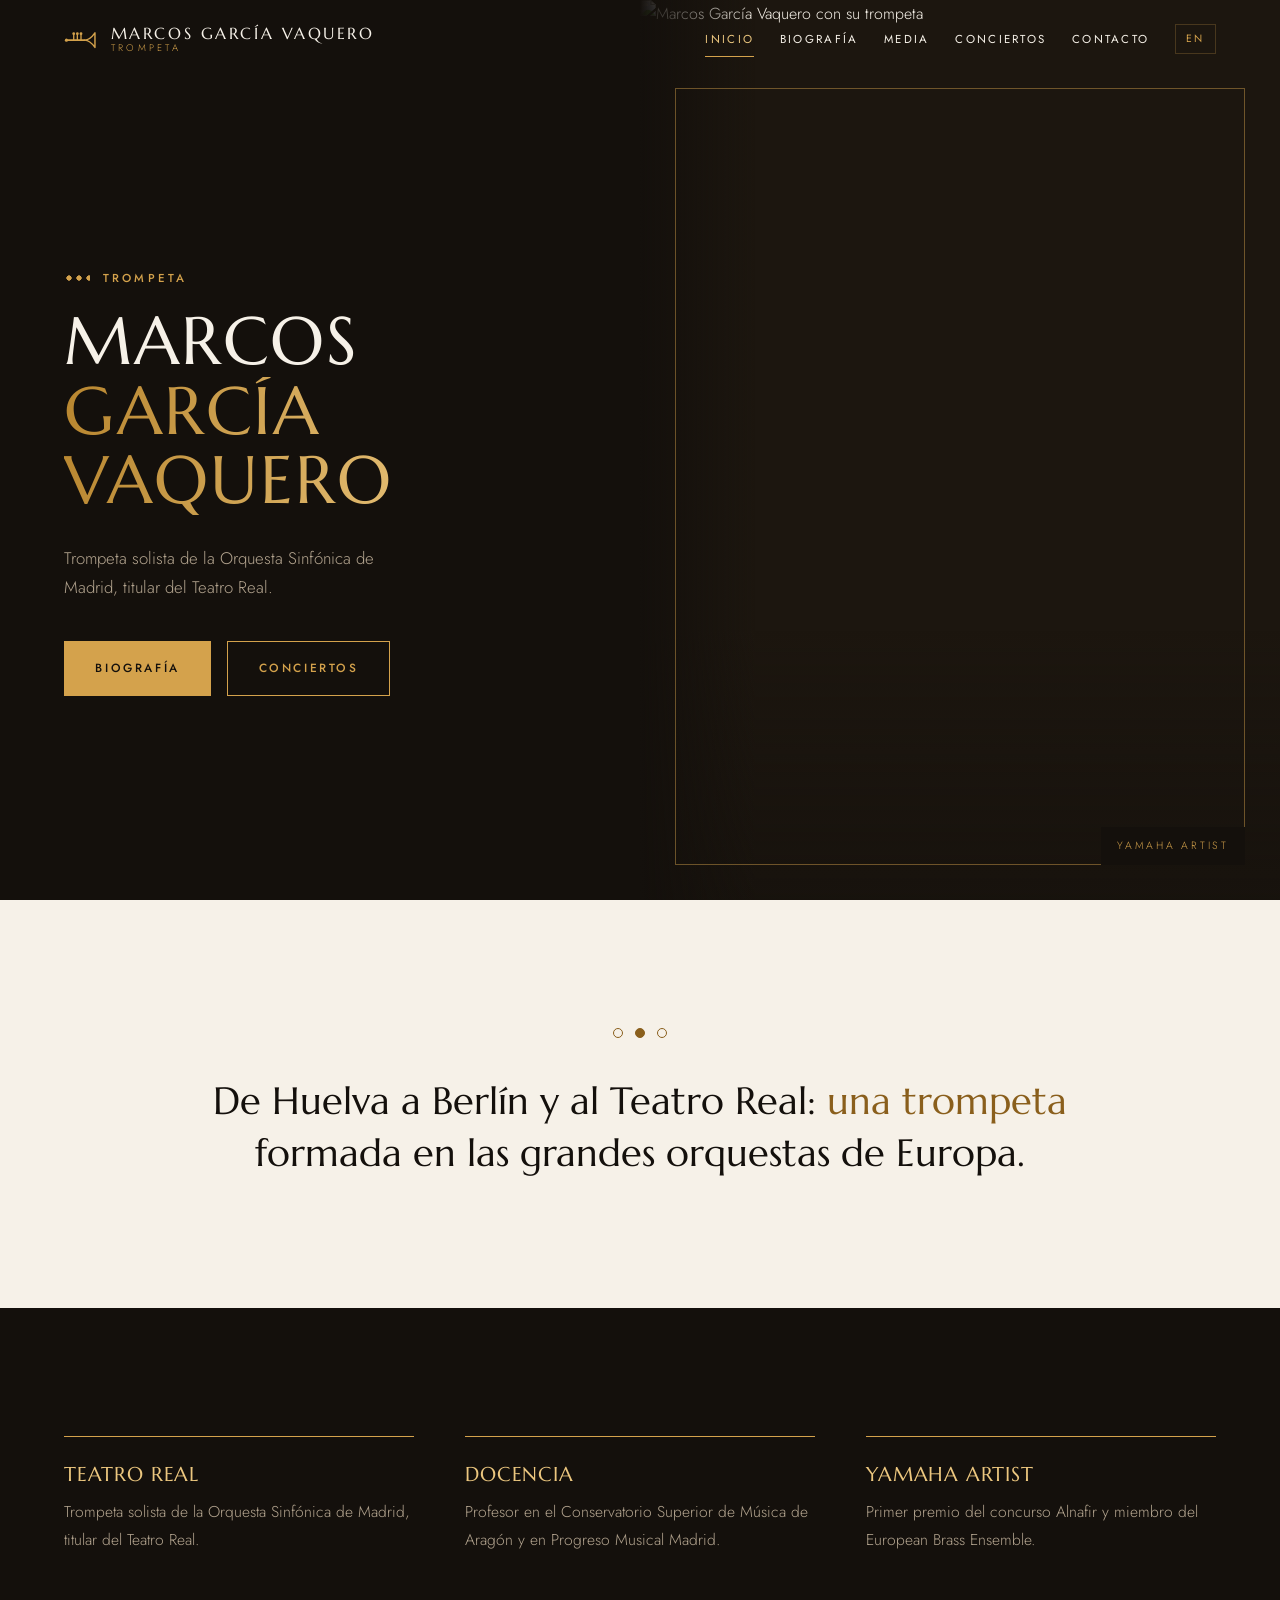
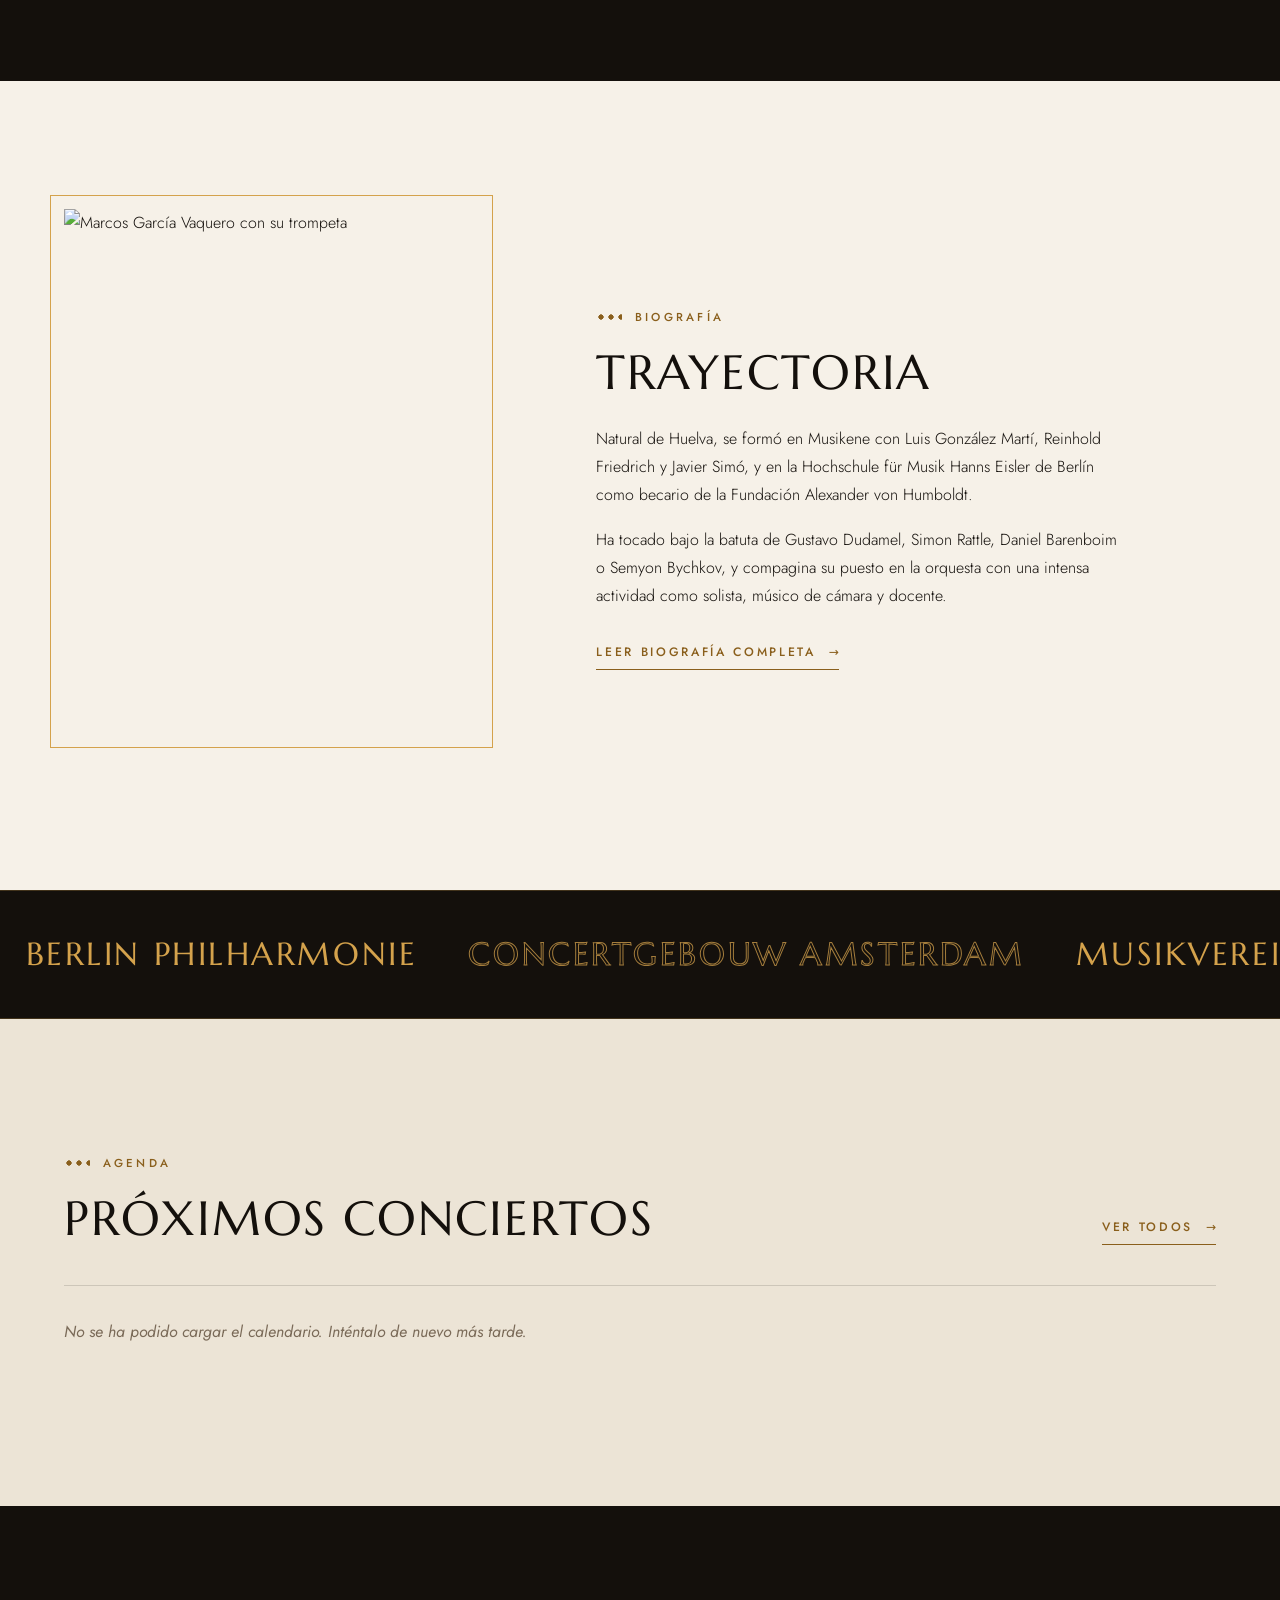
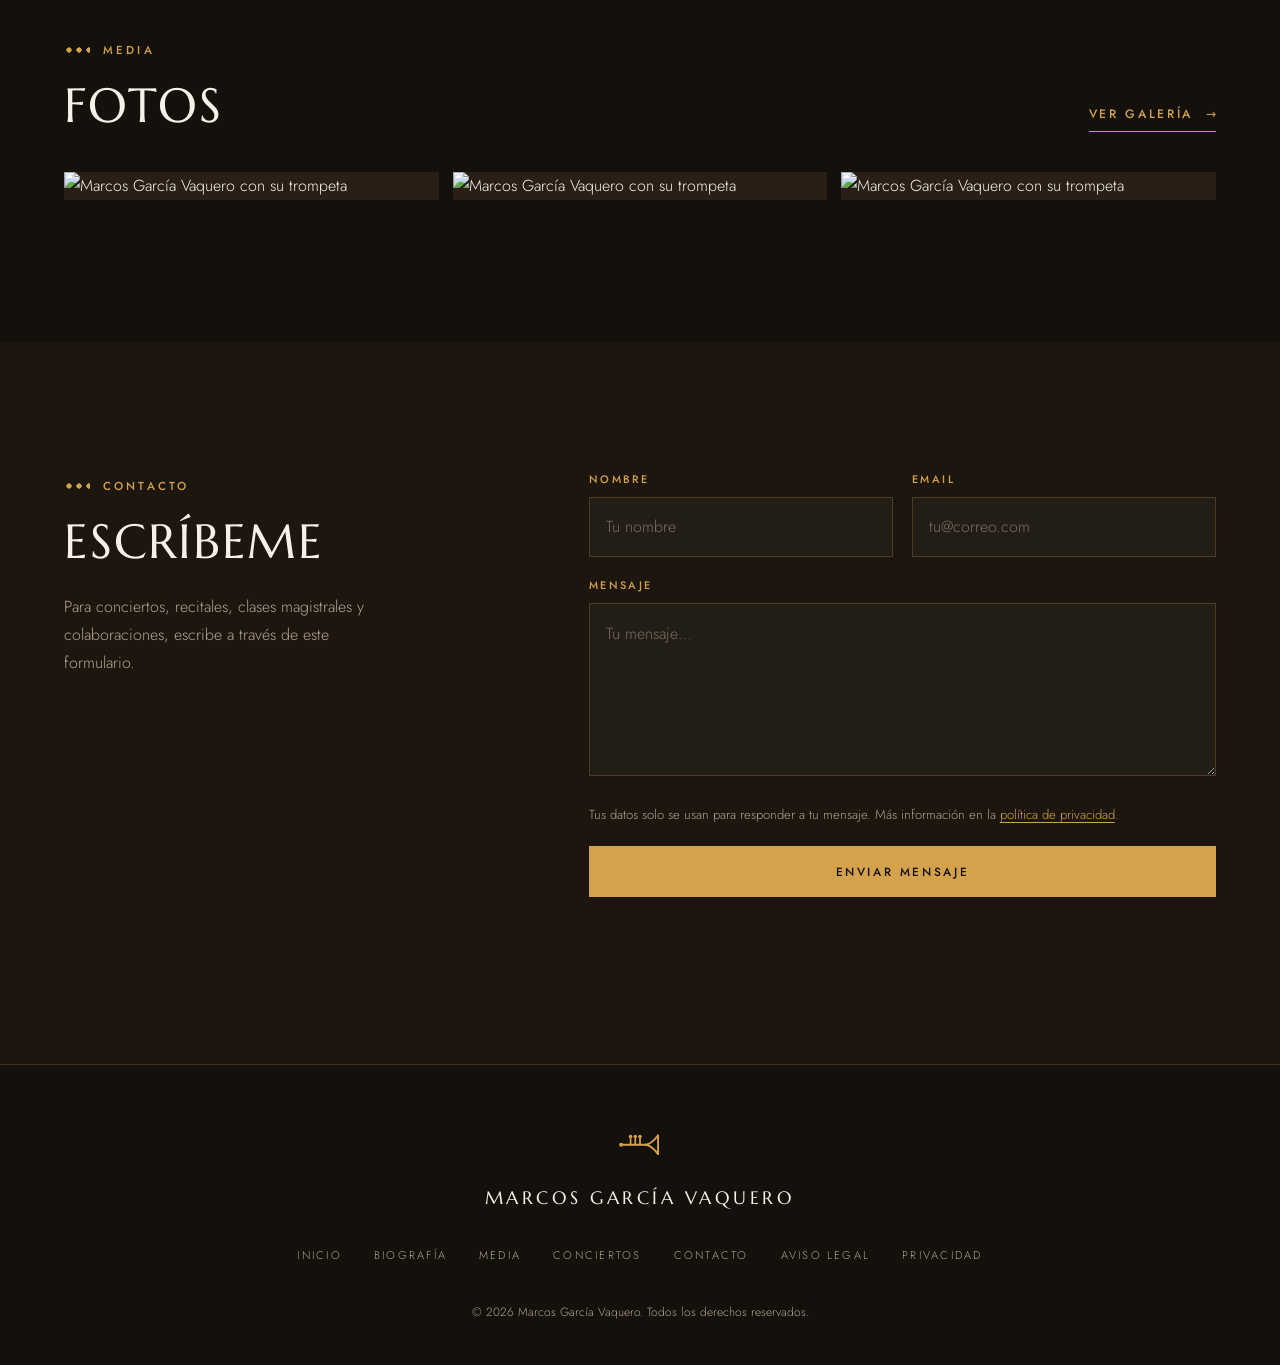
==== commit 031f5a79: "Nuevo diseño propio, hero centrado, Inicio en el menú, sin management" ====
--- a/index.html
+++ b/index.html
@@ -10,12 +10,13 @@
   <script>document.documentElement.classList.add('js');</script>
   <link rel="icon" href="data:image/svg+xml,%3Csvg xmlns='http://www.w3.org/2000/svg' viewBox='0 0 64 64'%3E%3Crect width='64' height='64' rx='14' fill='%2314100c'/%3E%3Cg fill='none' stroke='%23d4a24c' stroke-linecap='round' stroke-linejoin='round'%3E%3Cpath d='M10 34 H38' stroke-width='3'/%3E%3Cpath d='M38 34 C45 34 50 29 55 22 V46 C50 39 45 34 38 34 Z' stroke-width='2.8'/%3E%3Cpath d='M20 34 V26 M26 34 V26 M32 34 V26' stroke-width='2.6'/%3E%3C/g%3E%3Cg fill='%23d4a24c'%3E%3Ccircle cx='20' cy='23' r='2.8'/%3E%3Ccircle cx='26' cy='23' r='2.8'/%3E%3Ccircle cx='32' cy='23' r='2.8'/%3E%3Ccircle cx='8' cy='34' r='3'/%3E%3C/g%3E%3C/svg%3E" type="image/svg+xml" />
   <link rel="apple-touch-icon" href="apple-touch-icon.png" />
+  <link rel="preload" href="marcellus-latin-400-normal.woff2" as="font" type="font/woff2" crossorigin />
   <meta name="theme-color" content="#14100c" />
   <meta property="og:type" content="website" />
   <meta property="og:site_name" content="Marcos García Vaquero" />
   <meta property="og:title" content="Marcos García Vaquero — Trompeta" />
   <meta property="og:description" content="Marcos García Vaquero, trompeta solista de la Orquesta Sinfónica de Madrid (Teatro Real). Biografía, fotos, conciertos y contacto." />
-  <meta property="og:image" content="https://drive.google.com/thumbnail?id=1GXjGrYxDsyZb_h4j0-NADIUojcXYXbOu&sz=w1200" />
+  <meta property="og:image" content="https://drive.google.com/thumbnail?id=1Tcv5avErKaV_IehtCp2mb0XFoDcWus67&sz=w1200" />
   <meta property="og:locale" content="es_ES" />
   <meta name="twitter:card" content="summary_large_image" />
   <link rel="stylesheet" href="style.css" />
@@ -24,9 +25,9 @@
 
   <!-- HEADER -->
   <header class="header" id="header">
-    <a class="logo" href="index.html" aria-label="Marcos García Vaquero — Inicio">
+    <a class="logo" href="index.html" aria-label="Marcos García Vaquero">
       <svg class="logo-mark" viewBox="4 14 56 36" aria-hidden="true"><g fill="none" stroke="currentColor" stroke-linecap="round" stroke-linejoin="round"><path d="M10 34 H38" stroke-width="2.6"/><path d="M38 34 C45 34 50 29 55 22 V46 C50 39 45 34 38 34 Z" stroke-width="2.4"/><path d="M20 34 V26 M26 34 V26 M32 34 V26" stroke-width="2.2"/></g><circle cx="20" cy="23.5" r="2.3" fill="currentColor"/><circle cx="26" cy="23.5" r="2.3" fill="currentColor"/><circle cx="32" cy="23.5" r="2.3" fill="currentColor"/><circle cx="8" cy="34" r="2.6" fill="currentColor"/></svg>
-      <span class="logo-text"><span class="logo-name">Marcos <em>García Vaquero</em></span><span class="logo-sub">Trompeta</span></span>
+      <span class="logo-text"><span class="logo-name">Marcos García Vaquero</span><span class="logo-sub">Trompeta</span></span>
     </a>
     <button class="menu-toggle" id="menuBtn" aria-label="Abrir o cerrar el menú" aria-expanded="false">
       <span></span>
@@ -34,146 +35,159 @@
       <span></span>
     </button>
     <nav class="nav" id="nav">
-      <a href="biografia.html">Biografía</a>
-      <a href="multimedia.html">Media</a>
-      <a href="conciertos.html">Conciertos</a>
-      <a href="#contact">Contacto</a>
+      <a href="index.html" aria-current="page"><span class="nav-num">01</span>Inicio</a>
+      <a href="biografia.html"><span class="nav-num">02</span>Biografía</a>
+      <a href="multimedia.html"><span class="nav-num">03</span>Media</a>
+      <a href="conciertos.html"><span class="nav-num">04</span>Conciertos</a>
+      <a href="#contact"><span class="nav-num">05</span>Contacto</a>
       <a class="nav-lang" href="en.html" hreflang="en" lang="en" aria-label="English version">EN</a>
     </nav>
   </header>
 
   <!-- HERO -->
   <section class="hero" id="home">
-    <div class="hero-bg">
-      <img src="https://drive.google.com/thumbnail?id=1GXjGrYxDsyZb_h4j0-NADIUojcXYXbOu&sz=w2000" alt="Marcos García Vaquero" referrerpolicy="no-referrer" onerror="this.style.display='none'">
-    </div>
-    <div class="hero-content">
-      <h1 class="hero-title"><span class="line"><span>Marcos</span></span><span class="line"><span><em>García</em></span></span><span class="line"><span><em>Vaquero</em></span></span></h1>
-      <p class="hero-sub">TROMPETA</p>
-      <a class="btn btn--outline" href="biografia.html">Conocer más</a>
-    </div>
-    <div class="hero-scroll" aria-hidden="true">
-      <span>Scroll</span>
-      <div class="hero-scroll-line"></div>
-    </div>
-  </section>
-
-  <!-- NEWS -->
-  <section class="section section--dark" id="press">
-    <div class="container">
-      <span class="label">Actualidad</span>
-      <div class="quote">
-        <p>Marcos García Vaquero es trompeta solista de la Orquesta Sinfónica de Madrid, titular del Teatro Real, y profesor de trompeta en el Conservatorio Superior de Música de Aragón y en Progreso Musical Madrid.</p>
-        <footer>Madrid</footer>
-      </div>
+    <div class="hero-text">
+      <span class="kicker">Trompeta</span>
+      <h1>Marcos<span class="brass">García Vaquero</span></h1>
+      <p class="hero-role">Trompeta solista de la Orquesta Sinfónica de Madrid, titular del Teatro Real.</p>
+      <div class="hero-actions">
+        <a class="btn btn--solid" href="biografia.html">Biografía</a>
+        <a class="btn btn--line" href="conciertos.html">Conciertos</a>
+      </div>
+    </div>
+    <div class="hero-photo">
+      <img src="https://drive.google.com/thumbnail?id=1Tcv5avErKaV_IehtCp2mb0XFoDcWus67&sz=w2000" alt="Marcos García Vaquero con su trompeta" referrerpolicy="no-referrer" fetchpriority="high" />
+      <span class="hero-frame" aria-hidden="true"></span>
+      <span class="hero-badge">Yamaha Artist</span>
+    </div>
+  </section>
+
+  <!-- STATEMENT -->
+  <section class="section statement">
+    <div class="wrap">
+      <div class="valves" aria-hidden="true"><i></i><i></i><i></i></div>
+      <p>De Huelva a Berlín y al Teatro Real: <span>una trompeta</span> formada en las grandes orquestas de Europa.</p>
+    </div>
+  </section>
+
+  <!-- HIGHLIGHTS -->
+  <section class="section section--dark">
+    <div class="wrap highlights">
+        <div class="highlight"><h3>Teatro Real</h3><p>Trompeta solista de la Orquesta Sinfónica de Madrid, titular del Teatro Real.</p></div>
+        <div class="highlight"><h3>Docencia</h3><p>Profesor en el Conservatorio Superior de Música de Aragón y en Progreso Musical Madrid.</p></div>
+        <div class="highlight"><h3>Yamaha Artist</h3><p>Primer premio del concurso Alnafir y miembro del European Brass Ensemble.</p></div>
     </div>
   </section>
 
   <!-- BIO -->
   <section class="section" id="bio">
-    <div class="container container--split">
-      <div class="split-label">
-        <span class="label">Biografía</span>
-      </div>
-      <div class="split-content">
-        <h2>Sobre<br /><em>Marcos García Vaquero</em></h2>
-        <p>Natural de Huelva y formado en Musikene y en la Hochschule für Musik Hanns Eisler de Berlín, Marcos García Vaquero ha tocado bajo la batuta de directores como Gustavo Dudamel, Simon Rattle o Daniel Barenboim, en escenarios como la Philharmonie de Berlín, el Concertgebouw de Ámsterdam o el Musikverein de Viena.</p>
-
-        <p>Compagina su puesto de trompeta solista con una intensa actividad como solista, músico de cámara y docente. Es artista Yamaha.</p>
-        <a class="btn btn--primary" href="biografia.html">Leer biografía completa</a>
-      </div>
-    </div>
-  </section>
-
-  <!-- MEDIA -->
+    <div class="wrap split">
+      <div class="split-img"><img src="https://drive.google.com/thumbnail?id=15ysQQj0z50OrPzIm1ADuobWearYP1eI6&sz=w1200" alt="Marcos García Vaquero con su trompeta" loading="lazy" referrerpolicy="no-referrer" /></div>
+      <div class="split-text">
+        <span class="kicker">Biografía</span>
+        <h2>Trayectoria</h2>
+        <p>Natural de Huelva, se formó en Musikene con Luis González Martí, Reinhold Friedrich y Javier Simó, y en la Hochschule für Musik Hanns Eisler de Berlín como becario de la Fundación Alexander von Humboldt.</p>
+        <p>Ha tocado bajo la batuta de Gustavo Dudamel, Simon Rattle, Daniel Barenboim o Semyon Bychkov, y compagina su puesto en la orquesta con una intensa actividad como solista, músico de cámara y docente.</p>
+        <a class="arrow-link" href="biografia.html">Leer biografía completa</a>
+      </div>
+    </div>
+  </section>
+
+  <!-- VENUES -->
+  <div class="marquee" aria-label="Escenarios">
+    <div class="marquee-track"><span>Berlin Philharmonie</span><span>Concertgebouw Amsterdam</span><span>Musikverein Wien</span><span>Elbphilharmonie Hamburg</span><span>Philharmonie de Paris</span><span>Teatro alla Scala</span><span>KKL Luzern</span><span>Suntory Hall Tokyo</span><span>Konzerthaus Berlin</span><span>Kölner Philharmonie</span><span>Auditorio Nacional de España</span><span>Teatro Real</span><span>Berlin Philharmonie</span><span>Concertgebouw Amsterdam</span><span>Musikverein Wien</span><span>Elbphilharmonie Hamburg</span><span>Philharmonie de Paris</span><span>Teatro alla Scala</span><span>KKL Luzern</span><span>Suntory Hall Tokyo</span><span>Konzerthaus Berlin</span><span>Kölner Philharmonie</span><span>Auditorio Nacional de España</span><span>Teatro Real</span></div>
+  </div>
+
+  <!-- CONCERTS -->
+  <section class="section section--ivory2" id="concerts">
+    <div class="wrap">
+      <div class="section-head">
+        <div>
+          <span class="kicker">Agenda</span>
+          <h2>Próximos conciertos</h2>
+        </div>
+        <a class="arrow-link" href="conciertos.html">Ver todos</a>
+      </div>
+      <div class="gigs" id="eventsList" data-sheet="1GkLPHvLSXUidQoirYcWKKGN2yPVUzejPzTbJpHIrTxI" data-limit="3">
+        <p>Cargando conciertos…</p>
+      </div>
+    </div>
+  </section>
+
+  <!-- PHOTOS -->
   <section class="section section--dark" id="media">
-    <div class="container">
-      <span class="label">Media</span>
-      <h2>Fotos</h2>
-      <div class="photo-grid">
-        <a href="https://drive.google.com/thumbnail?id=15ysQQj0z50OrPzIm1ADuobWearYP1eI6&sz=w2400" target="_blank" rel="noopener"><img src="https://drive.google.com/thumbnail?id=15ysQQj0z50OrPzIm1ADuobWearYP1eI6&sz=w900" alt="Marcos García Vaquero con su trompeta" loading="lazy" referrerpolicy="no-referrer" /></a>
-        <a href="https://drive.google.com/thumbnail?id=1VJkZJvFatiGFIE3eBL5CuNCvYTpfG_0A&sz=w2400" target="_blank" rel="noopener"><img src="https://drive.google.com/thumbnail?id=1VJkZJvFatiGFIE3eBL5CuNCvYTpfG_0A&sz=w900" alt="Marcos García Vaquero con su trompeta" loading="lazy" referrerpolicy="no-referrer" /></a>
-        <a href="https://drive.google.com/thumbnail?id=1EF9WQ3E_UJ-MoosPuNdnKD01NsflRb9q&sz=w2400" target="_blank" rel="noopener"><img src="https://drive.google.com/thumbnail?id=1EF9WQ3E_UJ-MoosPuNdnKD01NsflRb9q&sz=w900" alt="Marcos García Vaquero con su trompeta" loading="lazy" referrerpolicy="no-referrer" /></a>
-      </div>
-      <div style="margin-top: 2.5rem;">
-        <a href="multimedia.html" class="btn btn--outline">Ver todas las fotos</a>
-      </div>
-    </div>
-  </section>
-
-  <!-- CONCERTS (next dates from the Google Sheet "Calendario Marcos") -->
-  <section class="section" id="concerts">
-    <div class="container">
-      <span class="label">Conciertos</span>
-      <h2>Próximos<br /><em>conciertos</em></h2>
-      <div class="events-list" id="eventsList" data-sheet="1GkLPHvLSXUidQoirYcWKKGN2yPVUzejPzTbJpHIrTxI" data-limit="3">
-        <p>Cargando conciertos…</p>
-      </div>
-      <div style="margin-top: 2.5rem;">
-        <a href="conciertos.html" class="btn btn--primary">Todos los conciertos</a>
+    <div class="wrap">
+      <div class="section-head">
+        <div>
+          <span class="kicker">Media</span>
+          <h2>Fotos</h2>
+        </div>
+        <a class="arrow-link" href="multimedia.html">Ver galería</a>
+      </div>
+      <div class="gallery">
+        <a href="https://drive.google.com/thumbnail?id=1EF9WQ3E_UJ-MoosPuNdnKD01NsflRb9q&sz=w2400"><img src="https://drive.google.com/thumbnail?id=1EF9WQ3E_UJ-MoosPuNdnKD01NsflRb9q&sz=w900" alt="Marcos García Vaquero con su trompeta" loading="lazy" referrerpolicy="no-referrer" /></a>
+        <a href="https://drive.google.com/thumbnail?id=1VJkZJvFatiGFIE3eBL5CuNCvYTpfG_0A&sz=w2400"><img src="https://drive.google.com/thumbnail?id=1VJkZJvFatiGFIE3eBL5CuNCvYTpfG_0A&sz=w900" alt="Marcos García Vaquero con su trompeta" loading="lazy" referrerpolicy="no-referrer" /></a>
+        <a href="https://drive.google.com/thumbnail?id=13XXb44eDaTPqym4kEtKsvMwsIqTGCHBh&sz=w2400"><img src="https://drive.google.com/thumbnail?id=13XXb44eDaTPqym4kEtKsvMwsIqTGCHBh&sz=w900" alt="Marcos García Vaquero con su trompeta" loading="lazy" referrerpolicy="no-referrer" /></a>
       </div>
     </div>
   </section>
 
   <!-- CONTACT -->
-  <section class="section section--dark" id="contact">
-    <div class="container container--narrow">
-      <span class="label">Contacto</span>
-      <h2>Ponte en<br /><em>contacto</em></h2>
+  <section class="section section--dark2" id="contact">
+    <div class="wrap contact-grid">
+      <div class="contact-intro">
+        <span class="kicker">Contacto</span>
+        <h2>Escríbeme</h2>
+        <p>Para conciertos, recitales, clases magistrales y colaboraciones, escribe a través de este formulario.</p>
+      </div>
       <form class="contact-form" id="contactForm" action="https://api.web3forms.com/submit" method="POST">
         <!-- WEB3FORMS: pegar aquí la access key de Marcos -->
         <input type="hidden" name="access_key" value="PEGAR-AQUI-ACCESS-KEY-DE-MARCOS" />
         <input type="hidden" name="subject" value="Nuevo mensaje desde la web (ES)" />
         <input type="hidden" name="from_name" value="Marcos García Vaquero — Web" />
-        <input type="checkbox" name="botcheck" class="hidden" style="display:none" tabindex="-1" autocomplete="off" />
-
-        <div class="form-group">
-          <label for="name">Nombre</label>
-          <input id="name" type="text" name="name" placeholder="Tu nombre" autocomplete="name" required />
-        </div>
-        <div class="form-group">
-          <label for="email">Email</label>
-          <input id="email" type="email" name="email" placeholder="tu@correo.com" autocomplete="email" required />
+        <input type="checkbox" name="botcheck" style="display:none" tabindex="-1" autocomplete="off" />
+        <div class="form-row">
+          <div class="form-group">
+            <label for="name">Nombre</label>
+            <input id="name" type="text" name="name" placeholder="Tu nombre" autocomplete="name" required />
+          </div>
+          <div class="form-group">
+            <label for="email">Email</label>
+            <input id="email" type="email" name="email" placeholder="tu@correo.com" autocomplete="email" required />
+          </div>
         </div>
         <div class="form-group">
           <label for="message">Mensaje</label>
           <textarea id="message" name="message" rows="5" placeholder="Tu mensaje…" required></textarea>
         </div>
         <p class="form-note">Tus datos solo se usan para responder a tu mensaje. Más información en la <a href="privacidad.html">política de privacidad</a>.</p>
-        <button class="btn btn--primary btn--full" type="submit" id="submitBtn">Enviar mensaje</button>
+        <button class="btn btn--solid btn--full" type="submit" id="submitBtn">Enviar mensaje</button>
         <p class="form-status" id="formStatus" aria-live="polite"></p>
       </form>
-
-      <div class="contact-agencies">
-        <h3 class="contact-subtitle">REPRESENTACIÓN</h3>
-        <div class="agency-list">
-          <a href="https://www.berlinklassikartistmanagement.com/" target="_blank" rel="noopener noreferrer">Berlin Klassik Artist Management</a>
-        </div>
-      </div>
     </div>
   </section>
 
   <!-- FOOTER -->
   <footer class="footer">
-    <div class="footer-inner">
-      <div class="footer-brand">
-        <svg class="logo-mark" viewBox="4 14 56 36" aria-hidden="true"><g fill="none" stroke="currentColor" stroke-linecap="round" stroke-linejoin="round"><path d="M10 34 H38" stroke-width="2.6"/><path d="M38 34 C45 34 50 29 55 22 V46 C50 39 45 34 38 34 Z" stroke-width="2.4"/><path d="M20 34 V26 M26 34 V26 M32 34 V26" stroke-width="2.2"/></g><circle cx="20" cy="23.5" r="2.3" fill="currentColor"/><circle cx="26" cy="23.5" r="2.3" fill="currentColor"/><circle cx="32" cy="23.5" r="2.3" fill="currentColor"/><circle cx="8" cy="34" r="2.6" fill="currentColor"/></svg>
-        <span class="logo-name">Marcos <em>García Vaquero</em></span>
-      </div>
-      <nav class="footer-nav">
-        <a href="index.html#contact">Contacto</a>
-        <a href="aviso-legal.html">Aviso legal</a>
-        <a href="privacidad.html">Privacidad</a>
-      </nav>
-      <small class="footer-copy">&copy; <span id="year"></span> Marcos García Vaquero. Todos los derechos reservados.</small>
-    </div>
+    <svg class="logo-mark" viewBox="4 14 56 36" aria-hidden="true"><g fill="none" stroke="currentColor" stroke-linecap="round" stroke-linejoin="round"><path d="M10 34 H38" stroke-width="2.6"/><path d="M38 34 C45 34 50 29 55 22 V46 C50 39 45 34 38 34 Z" stroke-width="2.4"/><path d="M20 34 V26 M26 34 V26 M32 34 V26" stroke-width="2.2"/></g><circle cx="20" cy="23.5" r="2.3" fill="currentColor"/><circle cx="26" cy="23.5" r="2.3" fill="currentColor"/><circle cx="32" cy="23.5" r="2.3" fill="currentColor"/><circle cx="8" cy="34" r="2.6" fill="currentColor"/></svg>
+    <div class="footer-name">Marcos García Vaquero</div>
+    <nav class="footer-nav">
+      <a href="index.html">Inicio</a>
+      <a href="biografia.html">Biografía</a>
+      <a href="multimedia.html">Media</a>
+      <a href="conciertos.html">Conciertos</a>
+      <a href="#contact">Contacto</a>
+      <a href="aviso-legal.html">Aviso legal</a>
+      <a href="privacidad.html">Privacidad</a>
+    </nav>
+    <small class="footer-copy">&copy; <span id="year"></span> Marcos García Vaquero. Todos los derechos reservados.</small>
   </footer>
 
   <!-- COOKIE BANNER (only shown on pages that embed YouTube videos) -->
   <div class="cookie-banner" id="cookieBanner" role="dialog" aria-label="Consentimiento de cookies" style="display:none;">
     <p>Esta web solo utiliza cookies cuando reproduces un vídeo de YouTube. <a href="privacidad.html">Política de privacidad</a></p>
     <div class="cookie-actions">
-      <button class="btn btn--primary btn--sm" type="button" onclick="acceptCookies()">Aceptar</button>
+      <button class="btn btn--solid btn--sm" type="button" onclick="acceptCookies()">Aceptar</button>
       <button class="btn btn--ghost btn--sm" type="button" onclick="rejectCookies()">Rechazar</button>
     </div>
   </div>
@@ -188,9 +202,9 @@
       form.addEventListener('submit', async function (e) {
         e.preventDefault();
         var status = document.getElementById('formStatus');
-        var submitBtn = document.getElementById('submitBtn');
+        var btn = document.getElementById('submitBtn');
         status.textContent = 'Enviando…';
-        submitBtn.disabled = true;
+        btn.disabled = true;
         try {
           var res = await fetch(form.action, { method: 'POST', body: new FormData(form), headers: { 'Accept': 'application/json' } });
           var data = await res.json();
@@ -199,7 +213,7 @@
         } catch (err) {
           status.textContent = 'Error de conexión. Inténtalo de nuevo más tarde.';
         } finally {
-          submitBtn.disabled = false;
+          btn.disabled = false;
         }
       });
     })();
--- a/style.css
+++ b/style.css
@@ -1,1697 +1,600 @@
 /* ============================================================
    MARCOS GARCÍA VAQUERO — Trumpet
-   style.css
-   ============================================================ */
-
-/* ── Reset & base ── */
+   style.css · "Brass at night"
+   ============================================================ */
+
+/* ── Fonts (self-hosted, SIL Open Font License) ── */
+@font-face { font-family: 'Marcellus'; src: url('marcellus-latin-400-normal.woff2') format('woff2'); font-weight: 400; font-style: normal; font-display: swap; }
+@font-face { font-family: 'Jost'; src: url('jost-latin-300-normal.woff2') format('woff2'); font-weight: 300; font-style: normal; font-display: swap; }
+@font-face { font-family: 'Jost'; src: url('jost-latin-400-normal.woff2') format('woff2'); font-weight: 400; font-style: normal; font-display: swap; }
+@font-face { font-family: 'Jost'; src: url('jost-latin-400-italic.woff2') format('woff2'); font-weight: 400; font-style: italic; font-display: swap; }
+@font-face { font-family: 'Jost'; src: url('jost-latin-500-normal.woff2') format('woff2'); font-weight: 500; font-style: normal; font-display: swap; }
+
+/* ── Tokens ── */
+:root {
+  --black:       #14100c;
+  --black-2:     #1c160f;
+  --black-3:     #2a1f15;
+  --ivory:       #f6f1e8;
+  --ivory-2:     #ece4d6;
+  --brass:       #d4a24c;
+  --brass-light: #ecc77f;
+  --brass-dark:  #8a5f1c;
+  --muted:       #7a6a58;
+  --muted-light: #b3a48f;
+  --line:        rgba(20, 15, 10, 0.14);
+  --line-dark:   rgba(212, 162, 76, 0.24);
+  --brass-grad:  linear-gradient(100deg, #b8862f 0%, #ecc77f 38%, #fbefd6 50%, #d4a24c 64%, #8a5f1c 100%);
+
+  --display: 'Marcellus', 'Trajan Pro', Georgia, serif;
+  --body:    'Jost', 'Futura', system-ui, -apple-system, 'Segoe UI', sans-serif;
+
+  --pad:  clamp(4.5rem, 10vw, 8.5rem);
+  --side: clamp(1.25rem, 5vw, 4rem);
+  --max:  1240px;
+  --ease: cubic-bezier(0.22, 1, 0.36, 1);
+}
+
 *, *::before, *::after { box-sizing: border-box; margin: 0; padding: 0; }
-
-/* ── Design tokens ── */
-:root {
-  /* Palette — "Brass at night" */
-  --cream:       #f6f1e8;   /* light background (ivory) */
-  --cream-dim:   #e6dccb;
-  --ink:         #14100c;   /* warm black */
-  --ink-mid:     #2e241a;
-  --ink-soft:    #7a6a58;
-  --stone:       #b3a48f;   /* soft text on dark backgrounds (readable) */
-  --gold:        #d4a24c;   /* accent: brass gold */
-  --gold-light:  #ecc77f;
-  --gold-dark:   #8a5f1c;   /* small accent text on light backgrounds (readable) */
-  --white:       #ffffff;
-  --line-light:  rgba(20, 15, 10, 0.12);
-  --line-dark:   rgba(212, 162, 76, 0.22);
-
-  /* Type */
-  --font-display: 'Bodoni Moda', 'Didot', 'Bodoni 72', Georgia, serif;
-  --font-body:    'Manrope', system-ui, -apple-system, 'Segoe UI', sans-serif;
-  --font-ui:      'Manrope', system-ui, -apple-system, 'Segoe UI', sans-serif;
-
-  /* Spacing */
-  --gap:    clamp(2rem, 5vw, 5rem);
-  --gutter: clamp(1.25rem, 5vw, 3rem);
-
-  /* Motion */
-  --ease: cubic-bezier(0.22, 1, 0.36, 1);
-  --dur:  0.6s;
-}
-
-html {
-  scroll-behavior: smooth;
-  scroll-padding-top: 5rem;           /* anchors don't hide under the fixed header */
-  -webkit-font-smoothing: antialiased;
-  -webkit-text-size-adjust: 100%;
-}
-
+html { scroll-behavior: smooth; scroll-padding-top: 5rem; -webkit-font-smoothing: antialiased; -webkit-text-size-adjust: 100%; }
 body {
-  background-color: var(--cream);
-  color: var(--ink);
-  font-family: var(--font-body);
-  font-size: clamp(0.98rem, 1vw, 1.05rem);
-  font-weight: 400;
-  line-height: 1.8;
-  letter-spacing: 0.005em;
+  background: var(--ivory);
+  color: var(--black);
+  font-family: var(--body);
+  font-weight: 300;
+  font-size: clamp(1rem, 1.05vw, 1.08rem);
+  line-height: 1.75;
   overflow-x: hidden;
 }
-
 body.menu-open { overflow: hidden; }
-
-img, video, iframe { display: block; max-width: 100%; }
-
-a {
-  color: inherit;
-  text-decoration: none;
-}
-
-::selection {
-  background: var(--gold);
-  color: var(--ink);
-}
-
-/* ============================================================
-   TYPOGRAPHY
-   ============================================================ */
-h1, h2, h3 {
-  font-family: var(--font-display);
-  font-weight: 400;
-  line-height: 1.05;
-  letter-spacing: -0.01em;
-  text-wrap: balance;
-}
-
-h1 { font-size: clamp(3.5rem, 9vw, 7rem); }
-
-h2 {
-  font-size: clamp(2.2rem, 5vw, 3.8rem);
-  margin-bottom: 1.5rem;
-}
-
-h3 { font-size: clamp(1.1rem, 2vw, 1.4rem); }
-
-em { font-style: italic; color: var(--gold); }
-
-p { max-width: 60ch; }
-
-p + p { margin-top: 1rem; }
-
-/* ============================================================
-   LAYOUT HELPERS
-   ============================================================ */
-.container {
-  width: min(100%, 1160px);
-  margin-inline: auto;
-  padding-inline: var(--gutter);
-}
-
-.container--narrow {
-  max-width: 680px;
-}
-
-.container--split {
-  display: grid;
-  grid-template-columns: 200px 1fr;
-  gap: var(--gap);
-  align-items: start;
-}
-
-@media (max-width: 700px) {
-  .container--split {
-    grid-template-columns: 1fr;
-    gap: 1.5rem;
-  }
-}
-
-/* ============================================================
-   LABEL
-   ============================================================ */
-.label {
-  display: inline-block;
-  font-family: var(--font-ui);
-  font-size: 0.68rem;
+img { display: block; max-width: 100%; }
+a { color: inherit; text-decoration: none; }
+::selection { background: var(--brass); color: var(--black); }
+strong { font-weight: 500; }
+em { font-style: italic; }
+
+h1, h2, h3 { font-family: var(--display); font-weight: 400; line-height: 1.1; text-transform: uppercase; letter-spacing: 0.04em; }
+h2 { font-size: clamp(1.9rem, 4vw, 3rem); margin-bottom: 1.6rem; }
+h3 { font-size: clamp(1.05rem, 1.6vw, 1.3rem); }
+p + p { margin-top: 1.1rem; }
+
+.wrap { width: min(var(--max), 100% - 2 * var(--side)); margin-inline: auto; }
+.wrap--narrow { width: min(760px, 100% - 2 * var(--side)); margin-inline: auto; }
+
+.section { padding-block: var(--pad); }
+.section--dark { background: var(--black); color: var(--ivory); }
+.section--dark2 { background: var(--black-2); color: var(--ivory); }
+.section--ivory2 { background: var(--ivory-2); }
+
+/* Kicker: small caps with three "valve" dots */
+.kicker {
+  display: inline-flex;
+  align-items: center;
+  gap: 0.8rem;
+  margin-bottom: 1.2rem;
+  font-size: 0.72rem;
   font-weight: 500;
-  letter-spacing: 0.2em;
+  letter-spacing: 0.28em;
   text-transform: uppercase;
-  color: var(--gold-dark);
-  margin-bottom: 1.5rem;
-}
-
-/* ============================================================
-   SECTION
-   ============================================================ */
-.section {
-  padding-block: clamp(4rem, 10vw, 9rem);
-}
-
-/* Reveal animation — only when JavaScript is running.
-   Without JS (or on pages without the observer) content stays visible. */
-.js .section {
-  opacity: 0;
-  transform: translateY(28px);
-  transition: opacity var(--dur) var(--ease), transform var(--dur) var(--ease);
-}
-
-.js .section.is-visible {
-  opacity: 1;
-  transform: none;
-}
-
-.section--dark {
-  background-color: var(--ink);
-  color: var(--cream);
-}
-
-.section--dark .label { color: var(--gold-light); }
-.section--dark p      { color: var(--cream-dim); }
+  color: var(--brass-dark);
+}
+.section--dark .kicker, .section--dark2 .kicker, .hero .kicker, .page-top .kicker { color: var(--brass); }
+.kicker::before {
+  content: '';
+  flex-shrink: 0;
+  width: 26px;
+  height: 6px;
+  background: radial-gradient(circle, currentColor 2.4px, transparent 2.9px) 0 50% / 10px 6px repeat-x;
+}
+.center { text-align: center; }
+.center .kicker { justify-content: center; }
+
+/* Reveal on scroll (driven by site.js) */
+.js .section { opacity: 0; transform: translateY(28px); transition: opacity 0.9s var(--ease), transform 0.9s var(--ease); }
+.js .section.is-visible { opacity: 1; transform: none; }
+
+/* ── Buttons & links ── */
+.btn {
+  display: inline-flex;
+  align-items: center;
+  justify-content: center;
+  gap: 0.7rem;
+  padding: 1rem 1.9rem;
+  font-family: var(--body);
+  font-size: 0.74rem;
+  font-weight: 500;
+  letter-spacing: 0.22em;
+  text-transform: uppercase;
+  border: 1px solid var(--brass);
+  cursor: pointer;
+  transition: background 0.3s, color 0.3s, border-color 0.3s;
+}
+.btn--solid { background: var(--brass); color: var(--black); }
+.btn--solid:hover { background: var(--brass-light); border-color: var(--brass-light); }
+.btn--line { background: transparent; color: var(--brass); }
+.btn--line:hover { background: var(--brass); color: var(--black); }
+.btn--sm { padding: 0.7rem 1.2rem; }
+.btn--full { width: 100%; }
+.arrow-link {
+  display: inline-flex;
+  align-items: center;
+  gap: 0.8rem;
+  margin-top: 2rem;
+  font-size: 0.76rem;
+  font-weight: 500;
+  letter-spacing: 0.22em;
+  text-transform: uppercase;
+  color: var(--brass-dark);
+  border-bottom: 1px solid currentColor;
+  padding-bottom: 0.35rem;
+  transition: gap 0.3s var(--ease);
+}
+.arrow-link::after { content: '→'; letter-spacing: 0; }
+.arrow-link:hover { gap: 1.3rem; }
+.section--dark .arrow-link, .section--dark2 .arrow-link { color: var(--brass); }
 
 /* ============================================================
    HEADER
    ============================================================ */
 .header {
   position: fixed;
-  inset-block-start: 0;
-  inset-inline: 0;
+  inset: 0 0 auto 0;
   z-index: 100;
   display: flex;
   align-items: center;
   justify-content: space-between;
-  padding: 1.6rem var(--gutter);
-  transition: background var(--dur) var(--ease), box-shadow var(--dur) var(--ease),
-              padding var(--dur) var(--ease);
-}
-
+  gap: 2rem;
+  height: 78px;
+  padding-inline: var(--side);
+  color: var(--ivory);
+  transition: background 0.4s, height 0.4s, box-shadow 0.4s;
+}
 .header.scrolled {
-  background: rgba(20, 15, 10, 0.88);
-  backdrop-filter: blur(18px);
-  -webkit-backdrop-filter: blur(18px);
-  box-shadow: 0 1px 0 rgba(212, 162, 76, 0.15);
-  padding-block: 1rem;
-}
-
-/* Logo */
-.logo {
+  height: 64px;
+  background: rgba(20, 16, 12, 0.96);
+  box-shadow: 0 1px 0 var(--line-dark);
+}
+.logo { position: relative; z-index: 110; display: flex; align-items: center; gap: 0.8rem; color: var(--ivory); }
+.logo-mark { width: 34px; height: auto; color: var(--brass); flex-shrink: 0; }
+.logo-text { display: flex; flex-direction: column; line-height: 1.15; }
+.logo-name { font-family: var(--display); font-size: 1rem; letter-spacing: 0.16em; text-transform: uppercase; }
+.logo-sub { font-size: 0.6rem; letter-spacing: 0.34em; text-transform: uppercase; color: var(--brass); }
+
+.nav { display: flex; align-items: center; gap: clamp(1rem, 2vw, 2rem); }
+.nav a {
   position: relative;
-  z-index: 310;                        /* stays visible over the mobile menu */
-  font-family: var(--font-ui);
-  font-size: 0.75rem;
-  font-weight: 500;
-  letter-spacing: 0.25em;
-  text-transform: uppercase;
-  color: var(--cream);
-  white-space: nowrap;
-}
-
-/* Navigation */
-.nav {
-  display: flex;
-  align-items: center;
-  gap: 2.5rem;
-}
-
-.nav a {
-  font-family: var(--font-ui);
   font-size: 0.72rem;
   font-weight: 400;
-  letter-spacing: 0.18em;
+  letter-spacing: 0.2em;
   text-transform: uppercase;
-  color: var(--cream-dim);
-  position: relative;
+  padding-block: 0.4rem;
   transition: color 0.25s;
 }
-
-.nav a::after {
+.nav a::before {                         /* brass line that opens from the centre */
   content: '';
   position: absolute;
-  inset-block-end: -3px;
-  inset-inline: 0;
+  left: 50%;
+  bottom: -2px;
+  width: 0;
   height: 1px;
-  background: var(--gold);
-  transform: scaleX(0);
-  transform-origin: left;
-  transition: transform 0.3s var(--ease);
-}
-
-.nav a:hover { color: var(--gold-light); }
-.nav a:hover::after { transform: scaleX(1); }
-
-/* Hamburger */
+  background: var(--brass);
+  transition: width 0.35s var(--ease), left 0.35s var(--ease);
+}
+.nav a:hover, .nav a[aria-current="page"] { color: var(--brass-light); }
+.nav a:hover::before, .nav a[aria-current="page"]::before { width: 100%; left: 0; }
+.nav .nav-num { display: none; }
+.nav a.nav-lang {
+  padding: 0.3rem 0.65rem;
+  border: 1px solid var(--line-dark);
+  font-size: 0.66rem;
+  color: var(--brass);
+}
+.nav a.nav-lang::before { display: none; }
+.nav a.nav-lang:hover { border-color: var(--brass); }
+
 .menu-toggle {
   display: none;
-  flex-direction: column;
-  gap: 5px;
+  position: relative;
+  z-index: 110;
+  width: 44px;
+  height: 44px;
   background: none;
-  border: none;
+  border: 1px solid var(--line-dark);
   cursor: pointer;
-  padding: 10px;                        /* bigger tap target */
-  margin-right: -10px;
-  z-index: 310;
-}
-
+}
 .menu-toggle span {
-  display: block;
-  width: 24px;
-  height: 1.5px;
-  background: var(--cream);
-  transition: transform 0.35s var(--ease), opacity 0.25s;
-}
-
-@media (max-width: 768px) {
-  .menu-toggle {
-    display: flex;
-    position: relative;
-  }
-
-  /* backdrop-filter turns the header into the containing block of the
-     fixed menu, which clipped the menu when the page was scrolled.
-     Removing it while the menu is open fixes that. */
-  body.menu-open .header {
-    backdrop-filter: none;
-    -webkit-backdrop-filter: none;
-  }
-
+  position: absolute;
+  left: 12px;
+  right: 12px;
+  height: 1px;
+  background: var(--ivory);
+  transition: transform 0.35s var(--ease), opacity 0.2s, top 0.35s var(--ease);
+}
+.menu-toggle span:nth-child(1) { top: 16px; }
+.menu-toggle span:nth-child(2) { top: 21.5px; }
+.menu-toggle span:nth-child(3) { top: 27px; }
+.menu-toggle[aria-expanded="true"] span:nth-child(1) { top: 21.5px; transform: rotate(45deg); }
+.menu-toggle[aria-expanded="true"] span:nth-child(2) { opacity: 0; }
+.menu-toggle[aria-expanded="true"] span:nth-child(3) { top: 21.5px; transform: rotate(-45deg); }
+
+@media (max-width: 1020px) {
+  .menu-toggle { display: block; }
   .nav {
     position: fixed;
     inset: 0;
-    height: 100vh;
-    height: 100dvh;
-    z-index: 300;
+    z-index: 105;
     flex-direction: column;
+    align-items: flex-start;
     justify-content: center;
-    gap: 2.5rem;
-    background: var(--ink);
-    clip-path: circle(0% at calc(100% - 2.5rem) 2.5rem);
-    visibility: hidden;                 /* hidden links can't be tabbed to */
-    pointer-events: none;
-    transition: clip-path 0.55s var(--ease), visibility 0s linear 0.55s;
+    gap: 0.2rem;
+    padding: 6rem var(--side) 3rem;
+    background: var(--black);
+    opacity: 0;
+    visibility: hidden;
+    transition: opacity 0.4s, visibility 0.4s;
   }
-
-  .nav.is-open {
-    clip-path: circle(150% at calc(100% - 2.5rem) 2.5rem);
-    visibility: visible;
-    pointer-events: auto;
-    transition: clip-path 0.55s var(--ease), visibility 0s;
+  .nav.is-open { opacity: 1; visibility: visible; }
+  .nav a {
+    display: flex;
+    align-items: baseline;
+    gap: 1.2rem;
+    font-family: var(--display);
+    font-size: clamp(1.6rem, 7vw, 2.4rem);
+    letter-spacing: 0.08em;
+    padding-block: 0.45rem;
+    transform: translateX(-12px);
+    opacity: 0;
+    transition: opacity 0.4s, transform 0.5s var(--ease), color 0.25s;
+    transition-delay: calc(var(--n, 0) * 50ms);
   }
-
-  .nav a {
-    font-size: 0.9rem;
-    letter-spacing: 0.22em;
-  }
-
-  .menu-toggle[aria-expanded="true"] span:nth-child(1) {
-    transform: translateY(6.5px) rotate(45deg);
-  }
-  .menu-toggle[aria-expanded="true"] span:nth-child(2) {
-    opacity: 0;
-  }
-  .menu-toggle[aria-expanded="true"] span:nth-child(3) {
-    transform: translateY(-6.5px) rotate(-45deg);
-  }
-}
-
-/* ============================================================
-   HERO
+  .nav.is-open a { opacity: 1; transform: none; }
+  .nav a::before { display: none; }
+  .nav .nav-num { display: inline; font-family: var(--body); font-size: 0.7rem; letter-spacing: 0.2em; color: var(--brass); }
+  .nav a.nav-lang { margin-top: 1.5rem; font-family: var(--body); font-size: 0.8rem; }
+}
+
+/* ============================================================
+   HERO (home) — split: name left, centred portrait right
    ============================================================ */
 .hero {
+  display: grid;
+  grid-template-columns: minmax(0, 1fr) minmax(0, 1fr);
+  min-height: 100svh;
+  background: var(--black);
+  color: var(--ivory);
+}
+.hero-text {
+  display: flex;
+  flex-direction: column;
+  justify-content: center;
+  padding: 8rem var(--side) 4rem;
+  padding-left: max(var(--side), (100vw - var(--max)) / 2);
+}
+.hero h1 {
+  font-size: clamp(2.5rem, 5.2vw, 5.2rem);
+  letter-spacing: 0.03em;
+  line-height: 1.04;
+}
+.hero h1 .brass {
+  display: block;
+  background: var(--brass-grad);
+  background-size: 220% 100%;
+  -webkit-background-clip: text;
+  background-clip: text;
+  color: transparent;
+  animation: brassSheen 9s ease-in-out infinite;
+}
+@keyframes brassSheen { 0%, 100% { background-position: 0% 0; } 50% { background-position: 100% 0; } }
+.hero-role {
+  margin-top: 1.8rem;
+  max-width: 36ch;
+  font-size: 1.05rem;
+  color: var(--muted-light);
+}
+.hero-actions { display: flex; flex-wrap: wrap; gap: 1rem; margin-top: 2.4rem; }
+.hero-photo {
   position: relative;
-  min-height: 100vh;                    /* fallback for older browsers */
-  min-height: 100svh;
-  display: flex;
-  align-items: flex-end;
-  padding: var(--gap) var(--gutter);
   overflow: hidden;
-  color: var(--cream);
-  background: var(--ink);               /* shown while the photo loads */
-}
-
-/* Background */
-.hero-bg {
+  background: var(--black-2);
+}
+.hero-photo img {
   position: absolute;
   inset: 0;
-  overflow: hidden;
-}
-
-.hero-bg img {
   width: 100%;
   height: 100%;
   object-fit: cover;
-  object-position: center 27%;
-  transform: scale(1.05);
-  filter: brightness(0.82) contrast(1.05) saturate(1.05);
-}
-
-/* Lighting overlay (stage light + cinematic shadow) */
-.hero-bg::after {
-  content: "";
+  object-position: 50% 30%;
+  animation: heroZoom 14s var(--ease) both;
+}
+@keyframes heroZoom { from { transform: scale(1.08); } to { transform: scale(1); } }
+.hero-photo::after {                    /* soft blend into the text column */
+  content: '';
   position: absolute;
   inset: 0;
-  background:
-    /* cool spotlight */
-    radial-gradient(
-      circle at 65% 35%,
-      rgba(212, 162, 76, 0.28) 0%,
-      rgba(212, 162, 76, 0.10) 35%,
-      transparent 70%
-    ),
-    /* bottom shadow so the text stays readable */
-    linear-gradient(
-      180deg,
-      rgba(10, 7, 4, 0.25) 0%,
-      rgba(10, 7, 4, 0.55) 55%,
-      rgba(10, 7, 4, 0.92) 100%
-    ),
-    /* subtle blue tint */
-    radial-gradient(
-      circle at center,
-      rgba(255, 210, 140, 0.06),
-      transparent 60%
-    );
+  background: linear-gradient(90deg, var(--black) 0%, rgba(20, 16, 12, 0) 18%),
+              linear-gradient(0deg, rgba(20, 16, 12, 0.55) 0%, rgba(20, 16, 12, 0) 30%);
+}
+.hero-frame {                          /* thin brass frame inside the photo */
+  position: absolute;
+  inset: clamp(1rem, 3vw, 2.2rem);
+  top: max(5.5rem, 3vw);
+  z-index: 1;
+  border: 1px solid rgba(212, 162, 76, 0.45);
   pointer-events: none;
 }
-
-/* Grain overlay (optional — only used if a .hero-grain element exists) */
-.hero-grain {
-  position: absolute;
+.hero-badge {
+  position: absolute;
+  z-index: 2;
+  right: clamp(1rem, 3vw, 2.2rem);
+  bottom: clamp(1rem, 3vw, 2.2rem);
+  padding: 0.6rem 1rem;
+  background: var(--black);
+  font-size: 0.66rem;
+  letter-spacing: 0.26em;
+  text-transform: uppercase;
+  color: var(--brass);
+}
+@media (max-width: 860px) {
+  .hero { grid-template-columns: 1fr; min-height: 0; }
+  .hero-photo { order: -1; height: 74svh; min-height: 440px; }
+  .hero-photo::after { background: linear-gradient(0deg, var(--black) 0%, rgba(20, 16, 12, 0) 38%); }
+  .hero-frame { top: 5.5rem; bottom: 1rem; }
+  .hero-badge { display: none; }
+  .hero-text { padding: 0 var(--side) 4rem; margin-top: -5rem; position: relative; z-index: 2; }
+}
+
+/* ============================================================
+   STATEMENT
+   ============================================================ */
+.statement p {
+  max-width: 32ch;
+  margin-inline: auto;
+  font-family: var(--display);
+  font-size: clamp(1.45rem, 3.1vw, 2.35rem);
+  line-height: 1.38;
+  text-align: center;
+}
+.statement p span { color: var(--brass-dark); }
+.valves { display: flex; justify-content: center; gap: 12px; margin-bottom: 2.4rem; }
+.valves i { width: 10px; height: 10px; border-radius: 50%; border: 1px solid var(--brass-dark); }
+.valves i:nth-child(2) { background: var(--brass-dark); }
+
+/* ============================================================
+   HIGHLIGHTS BAND
+   ============================================================ */
+.highlights { display: grid; grid-template-columns: repeat(3, 1fr); gap: clamp(1.5rem, 4vw, 4rem); }
+.highlight { padding-top: 1.6rem; border-top: 1px solid var(--brass); }
+.highlight h3 { color: var(--brass-light); margin-bottom: 0.8rem; }
+.highlight p { color: var(--muted-light); font-size: 0.98rem; }
+@media (max-width: 760px) { .highlights { grid-template-columns: 1fr; } }
+
+/* ============================================================
+   SPLIT (image + text)
+   ============================================================ */
+.split { display: grid; grid-template-columns: 5fr 7fr; gap: clamp(2.5rem, 7vw, 7rem); align-items: center; }
+.split-img { position: relative; isolation: isolate; }
+.split-img img { width: 100%; aspect-ratio: 4 / 5; object-fit: cover; object-position: 50% 25%; }
+.split-img::before {
+  content: '';
+  position: absolute;
+  inset: -14px 14px 14px -14px;
+  border: 1px solid var(--brass);
+  z-index: -1;
+}
+.split-text p { max-width: 58ch; }
+@media (max-width: 860px) {
+  .split { grid-template-columns: 1fr; }
+  .split-img { max-width: 420px; margin-left: 14px; }
+}
+
+/* ============================================================
+   VENUE MARQUEE
+   ============================================================ */
+.marquee {
+  overflow: hidden;
+  padding-block: 2.2rem;
+  background: var(--black);
+  border-block: 1px solid var(--line-dark);
+}
+.marquee-track { display: flex; width: max-content; animation: marquee 70s linear infinite; }
+.marquee-track span {
+  padding-inline: 1.6rem;
+  font-family: var(--display);
+  font-size: clamp(1.3rem, 2.6vw, 2rem);
+  text-transform: uppercase;
+  letter-spacing: 0.08em;
+  color: transparent;
+  -webkit-text-stroke: 1px rgba(212, 162, 76, 0.75);
+  white-space: nowrap;
+}
+.marquee-track span:nth-child(odd) { color: var(--brass); -webkit-text-stroke: 0; }
+.marquee:hover .marquee-track { animation-play-state: paused; }
+@keyframes marquee { to { transform: translateX(-50%); } }
+
+/* ============================================================
+   CONCERTS
+   ============================================================ */
+.section-head { display: flex; flex-wrap: wrap; justify-content: space-between; align-items: flex-end; gap: 1rem 2rem; margin-bottom: 2.5rem; }
+.section-head h2 { margin-bottom: 0; }
+.gigs { border-top: 1px solid var(--line); }
+.gigs > p { padding-block: 2rem; color: var(--muted); font-style: italic; }
+.gig {
+  display: grid;
+  grid-template-columns: 120px 1fr auto;
+  align-items: center;
+  gap: 1rem 2.5rem;
+  padding-block: 1.8rem;
+  border-bottom: 1px solid var(--line);
+  transition: background 0.3s;
+}
+.gig:hover { background: rgba(212, 162, 76, 0.07); }
+.gig-date { display: flex; flex-direction: column; align-items: center; text-align: center; line-height: 1; }
+.gig-day { font-family: var(--display); font-size: 3rem; color: var(--brass-dark); }
+.gig-month { margin-top: 0.45rem; font-size: 0.68rem; font-weight: 500; letter-spacing: 0.22em; text-transform: uppercase; color: var(--muted); }
+.gig-info h3 { margin-bottom: 0.35rem; }
+.gig-info p { color: var(--muted); font-size: 0.98rem; }
+.gig-link { font-size: 0.7rem; font-weight: 500; letter-spacing: 0.22em; text-transform: uppercase; color: var(--brass-dark); white-space: nowrap; border: 1px solid currentColor; padding: 0.6rem 1rem; transition: background 0.3s, color 0.3s; }
+.gig-link:hover { background: var(--brass-dark); color: var(--ivory); }
+@media (max-width: 640px) {
+  .gig { grid-template-columns: 72px 1fr; gap: 0.8rem 1.2rem; }
+  .gig-day { font-size: 2.3rem; }
+  .gig-link { grid-column: 2; justify-self: start; }
+}
+
+/* ============================================================
+   GALLERY (masonry) + LIGHTBOX
+   ============================================================ */
+.gallery { columns: 3 260px; column-gap: 14px; }
+.gallery a { display: block; margin-bottom: 14px; overflow: hidden; break-inside: avoid; position: relative; background: var(--black-3); }
+.gallery img { width: 100%; transition: transform 0.8s var(--ease), filter 0.5s; filter: saturate(0.92); }
+.gallery a:hover img { transform: scale(1.04); filter: saturate(1.05); }
+.gallery a::after { content: '+'; position: absolute; right: 14px; bottom: 6px; font-family: var(--display); font-size: 1.8rem; color: var(--brass-light); opacity: 0; transition: opacity 0.3s; }
+.gallery a:hover::after { opacity: 1; }
+
+.lightbox {
+  position: fixed;
   inset: 0;
-  background-image: url("unnamed%20(1).png");
-  opacity: 0.35;
-  pointer-events: none;
-}
-
-/* Blue vertical line on the left */
-.hero::before {
-  content: '';
-  position: absolute;
-  z-index: 1;                           /* was hidden behind the photo */
-  inset-inline-start: calc(var(--gutter) / 2);
-  inset-block-start: 50%;
-  width: 1px;
-  height: 35%;
-  background: linear-gradient(to bottom, transparent, var(--gold), transparent);
-}
-
-.hero-content {
+  z-index: 200;
+  display: none;
+  align-items: center;
+  justify-content: center;
+  padding: 4.5rem 4.5rem;
+  background: rgba(10, 8, 5, 0.95);
+}
+.lightbox.is-open { display: flex; }
+.lightbox img { max-width: 100%; max-height: 100%; object-fit: contain; box-shadow: 0 30px 80px rgba(0, 0, 0, 0.6); }
+.lightbox button {
+  position: absolute;
+  background: rgba(20, 16, 12, 0.6);
+  border: 1px solid var(--line-dark);
+  color: var(--brass);
+  width: 48px;
+  height: 48px;
+  font-size: 1.3rem;
+  cursor: pointer;
+}
+.lightbox button:hover { border-color: var(--brass); }
+.lb-close { top: 1rem; right: 1rem; }
+.lb-prev { left: 1rem; top: 50%; transform: translateY(-50%); }
+.lb-next { right: 1rem; top: 50%; transform: translateY(-50%); }
+@media (max-width: 640px) { .lightbox { padding: 4.5rem 0.5rem; } .lb-prev, .lb-next { top: auto; bottom: 1rem; transform: none; } }
+
+/* ============================================================
+   CONTACT
+   ============================================================ */
+.contact-grid { display: grid; grid-template-columns: 5fr 7fr; gap: clamp(2rem, 6vw, 6rem); }
+.contact-intro p { color: var(--muted-light); max-width: 36ch; }
+.contact-form { display: grid; gap: 1.2rem; }
+.form-row { display: grid; grid-template-columns: 1fr 1fr; gap: 1.2rem; }
+.form-group label { display: block; margin-bottom: 0.5rem; font-size: 0.68rem; font-weight: 500; letter-spacing: 0.22em; text-transform: uppercase; color: var(--brass); }
+.form-group input, .form-group textarea {
+  width: 100%;
+  padding: 0.95rem 1rem;
+  background: rgba(246, 241, 232, 0.03);
+  border: 1px solid var(--line-dark);
+  border-radius: 0;
+  color: var(--ivory);
+  font: inherit;
+  transition: border-color 0.3s, background 0.3s;
+}
+.form-group input::placeholder, .form-group textarea::placeholder { color: rgba(179, 164, 143, 0.6); }
+.form-group input:focus, .form-group textarea:focus { outline: none; border-color: var(--brass); background: rgba(246, 241, 232, 0.06); }
+.form-group textarea { resize: vertical; min-height: 150px; }
+.form-note { font-size: 0.82rem; color: var(--muted-light); }
+.form-note a { color: var(--brass); text-decoration: underline; text-underline-offset: 3px; }
+.form-status { min-height: 1.4em; font-size: 0.9rem; color: var(--brass-light); }
+@media (max-width: 860px) { .contact-grid, .form-row { grid-template-columns: 1fr; } }
+
+/* ============================================================
+   SUBPAGES
+   ============================================================ */
+.page-top {
   position: relative;
-  z-index: 2;
-  max-width: 700px;
-  opacity: 0;
-  transform: translateY(30px);
-  animation: fadeUp 1s 0.3s var(--ease) forwards;
-}
-
-.hero-kicker {
-  display: block;
-  font-family: var(--font-ui);
-  font-size: 0.65rem;
-  font-weight: 400;
-  letter-spacing: 0.25em;
-  text-transform: uppercase;
-  color: var(--gold);
-  margin-bottom: 1rem;
-}
-
-.hero-title {
-  margin-bottom: 1.2rem;
-  color: var(--cream);
-}
-
-.hero-sub {
-  font-family: var(--font-ui);
-  font-size: clamp(0.75rem, 1.2vw, 0.85rem);
-  letter-spacing: 0.3em;
-  color: var(--cream-dim);
-  margin-bottom: 2.5rem;
-  max-width: none;
-}
-
-/* Scroll indicator */
-.hero-scroll {
-  position: absolute;
-  inset-block-end: 2rem;
-  inset-inline-end: var(--gutter);
-  z-index: 2;
   display: flex;
-  flex-direction: column;
-  align-items: center;
-  gap: 0.75rem;
-  animation: fadeUp 1s 0.8s var(--ease) forwards;
-  opacity: 0;
-}
-
-.hero-scroll span {
-  font-family: var(--font-ui);
-  font-size: 0.6rem;
-  letter-spacing: 0.2em;
-  text-transform: uppercase;
-  color: var(--gold);
-  writing-mode: vertical-rl;
-}
-
-.hero-scroll-line {
-  width: 1px;
-  height: 50px;
-  background: linear-gradient(to bottom, var(--gold), transparent);
-  transform-origin: top;
-  animation: scrollPulse 2s ease-in-out infinite;
-}
-
-@keyframes fadeUp {
-  to { opacity: 1; transform: none; }
-}
-
-@keyframes scrollPulse {
-  0%, 100% { transform: scaleY(1); opacity: 1; }
-  50%       { transform: scaleY(0.6); opacity: 0.4; }
-}
-
-/* ============================================================
-   QUOTE
-   ============================================================ */
-.quote {
+  align-items: flex-end;
+  justify-content: center;
+  min-height: 56vh;
+  padding: 9rem var(--side) 4rem;
+  background: var(--black);
+  color: var(--ivory);
   text-align: center;
-  max-width: 780px;
-  margin-inline: auto;
-  padding-block: 2rem;
-}
-
-.js .quote {
-  opacity: 0;
-  transform: translateY(20px);
-  transition: opacity var(--dur) var(--ease), transform var(--dur) var(--ease);
-}
-
-.js .quote.is-visible {
-  opacity: 1;
-  transform: none;
-}
-
-.quote p {
-  font-family: var(--font-display);
-  font-size: clamp(1.3rem, 2.8vw, 1.9rem);
-  font-style: italic;
-  line-height: 1.45;
-  color: var(--cream);
-  max-width: none;
-}
-
-.quote footer {
-  margin-top: 1.25rem;
-  font-family: var(--font-ui);
-  font-size: 0.72rem;
-  letter-spacing: 0.18em;
-  text-transform: uppercase;
-  color: var(--gold);
-}
-
-.quote footer cite { font-style: normal; }
-
-/* ============================================================
-   BIOGRAPHY
-   ============================================================ */
-.split-label {
-  padding-top: 0.4rem;
-  border-top: 1px solid var(--gold);
-}
-
-.split-content .btn { margin-top: 2rem; }
-
-/* ============================================================
-   VIDEO
-   ============================================================ */
-.video-wrapper {
-  position: relative;
-  margin-top: 2.5rem;
-  aspect-ratio: 16 / 9;
-  background: #0b0805;
-  border: 1px solid var(--line-dark);
-  box-shadow: 0 24px 60px rgba(0, 0, 0, 0.5);
   overflow: hidden;
 }
-
-.video-wrapper iframe {
+.page-top--short { min-height: 0; padding-top: 10rem; }
+.page-top img {
   position: absolute;
   inset: 0;
   width: 100%;
   height: 100%;
-  border: 0;
-}
-
-/* Placeholder shown until the visitor accepts cookies or clicks play */
-.video-consent {
-  position: absolute;
-  inset: 0;
-  display: flex;
-  flex-direction: column;
-  align-items: center;
-  justify-content: center;
-  gap: 1rem;
-  width: 100%;
-  border: 0;
-  cursor: pointer;
-  color: var(--cream);
-  background:
-    radial-gradient(circle at 50% 45%, rgba(212, 162, 76, 0.18), transparent 60%),
-    linear-gradient(160deg, #2a1f15 0%, #0d0a06 100%);
-  font-family: var(--font-ui);
-  transition: background-color 0.3s;
-}
-
-.video-consent__play {
-  width: 72px;
-  height: 72px;
-  border-radius: 50%;
-  border: 1px solid var(--gold);
-  display: grid;
-  place-items: center;
-  transition: transform 0.35s var(--ease), background 0.35s;
-}
-
-.video-consent__play::before {
-  content: '';
-  margin-left: 5px;
-  border-style: solid;
-  border-width: 11px 0 11px 18px;
-  border-color: transparent transparent transparent var(--gold);
-}
-
-.video-consent:hover .video-consent__play {
-  transform: scale(1.08);
-  background: rgba(212, 162, 76, 0.12);
-}
-
-.video-consent__text {
-  font-size: 0.72rem;
-  font-weight: 500;
-  letter-spacing: 0.2em;
-  text-transform: uppercase;
-  color: var(--gold-light);
-}
-
-.video-consent__note {
-  font-size: 0.65rem;
-  letter-spacing: 0.05em;
-  color: var(--stone);
-  max-width: 34ch;
-  text-align: center;
-  line-height: 1.5;
-}
-
-/* ============================================================
-   EVENTS
-   ============================================================ */
-.events-list {
-  margin-top: 3rem;
-  display: flex;
-  flex-direction: column;
-}
-
-.events-list > p {
-  font-style: italic;
-  color: var(--ink-soft);
-}
-
-.event-card {
-  display: grid;
-  grid-template-columns: 180px 1fr auto;
-  align-items: center;
-  gap: 2rem;
-  padding: 2rem 0;
-  border-top: 1px solid var(--line-light);    /* was almost invisible */
-  opacity: 0;
-  transform: translateX(-16px);
-  transition: opacity var(--dur) var(--ease), transform var(--dur) var(--ease);
-}
-
-.event-card.is-visible {
-  opacity: 1;
-  transform: none;
-}
-
-.event-card:last-child { border-bottom: 1px solid var(--line-light); }
-
-.event-meta {
-  display: flex;
-  flex-direction: column;
-  gap: 0.25rem;
-}
-
-.event-date {
-  font-family: var(--font-ui);
-  font-size: 0.72rem;
-  font-weight: 500;
-  letter-spacing: 0.12em;
-  color: var(--gold-dark);
-  text-transform: uppercase;
-}
-
-.event-city {
-  font-family: var(--font-ui);
-  font-size: 0.65rem;
-  letter-spacing: 0.2em;
-  text-transform: uppercase;
-  color: var(--ink-soft);
-}
-
-.event-venue {
-  font-size: 1.25rem;
-  margin-bottom: 0.3rem;
-}
-
-.event-program {
-  font-size: 1rem;
-  color: var(--ink-soft);
-  max-width: none;
-}
-
-.event-link {
-  display: inline-flex;
-  align-items: center;
-  gap: 0.5rem;
-  font-family: var(--font-ui);
-  font-size: 0.68rem;
-  font-weight: 500;
-  letter-spacing: 0.15em;
-  text-transform: uppercase;
-  color: var(--gold-dark);
-  white-space: nowrap;
-  transition: gap 0.25s var(--ease), color 0.25s;
-}
-
-.event-link:hover {
-  gap: 0.9rem;
-  color: var(--ink);
-}
-
-/* Event cards inside a dark section (e.g. events page) */
-.section--dark .event-card,
-.section--dark .event-card:last-child { border-color: var(--line-dark); }
-.section--dark .event-date,
-.section--dark .event-link           { color: var(--gold); }
-.section--dark .event-city,
-.section--dark .event-program        { color: var(--stone); }
-.section--dark .event-link:hover     { color: var(--cream); }
-
-@media (max-width: 640px) {
-  .event-card {
-    grid-template-columns: 1fr;
-    gap: 0.75rem;
-  }
-
-  .event-link { justify-self: start; }
-}
-
-/* ============================================================
-   CONTACT FORM
-   ============================================================ */
-.contact-form {
-  margin-top: 2.5rem;
-  display: flex;
-  flex-direction: column;
-  gap: 1.25rem;
-}
-
-.form-group {
-  display: flex;
-  flex-direction: column;
-  gap: 0.4rem;
-}
-
-.form-group label {
-  font-family: var(--font-ui);
-  font-size: 0.68rem;
-  font-weight: 500;
-  letter-spacing: 0.18em;
-  text-transform: uppercase;
-  color: var(--gold-light);
-}
-
-.contact-form input:not([type="checkbox"]):not([type="hidden"]),
-.contact-form textarea {
-  background: rgba(255, 255, 255, 0.04);
-  border: 1px solid rgba(212, 162, 76, 0.25);
-  border-radius: 0;
-  padding: 0.85rem 1rem;
-  font-family: var(--font-body);
-  font-size: 1.05rem;                   /* ≥16px: no auto-zoom on iPhone */
-  color: var(--cream);
-  outline: none;
-  transition: border-color 0.25s, background 0.25s;
-  width: 100%;
-  -webkit-appearance: none;
-  appearance: none;
-}
-
-.contact-form input::placeholder,
-.contact-form textarea::placeholder {
-  color: rgba(246, 241, 232, 0.35);
-}
-
-.contact-form input:focus,
-.contact-form textarea:focus {
-  border-color: var(--gold);
-  background: rgba(212, 162, 76, 0.05);
-}
-
-/* Only after the visitor has interacted with the field */
-.contact-form input:user-invalid,
-.contact-form textarea:user-invalid {
-  border-color: #e58f8f;
-}
-
-/* Browser autofill keeps the dark style */
-.contact-form input:-webkit-autofill {
-  -webkit-text-fill-color: var(--cream);
-  -webkit-box-shadow: 0 0 0 1000px #2a1f15 inset;
-  caret-color: var(--cream);
-}
-
-.contact-form textarea { resize: vertical; min-height: 130px; }
-
-.form-status {
-  font-family: var(--font-ui);
-  font-size: 0.8rem;
-  color: var(--gold-light);
-  min-height: 1.2em;
-  text-align: center;
-  max-width: none;
-}
-
-/* ============================================================
-   BUTTONS
-   ============================================================ */
-.btn {
-  display: inline-flex;
-  align-items: center;
-  justify-content: center;
-  font-family: var(--font-ui);
-  font-size: 0.7rem;
-  font-weight: 500;
-  letter-spacing: 0.2em;
-  text-transform: uppercase;
-  padding: 0.85em 2.2em;
-  border: 1px solid transparent;        /* same height for all variants */
-  cursor: pointer;
-  transition: background 0.25s, color 0.25s, border-color 0.25s, box-shadow 0.25s, opacity 0.25s;
-  white-space: nowrap;
-}
-
-.btn--primary {
-  background: var(--gold);
-  color: var(--ink);
-}
-
-.btn--primary:hover {
-  background: var(--gold-light);
-  box-shadow: 0 6px 24px rgba(212, 162, 76, 0.3);
-}
-
-.btn--outline {
-  background: transparent;
-  border-color: var(--gold);
-  color: var(--gold);
-}
-
-.btn--outline:hover {
-  background: var(--gold);
-  color: var(--ink);
-}
-
-/* Outline button on a light background needs the darker gold */
-.section:not(.section--dark) .btn--outline {
-  border-color: var(--gold-dark);
-  color: var(--gold-dark);
-}
-.section:not(.section--dark) .btn--outline:hover {
-  background: var(--gold-dark);
-  color: var(--cream);
-}
-
-.btn--ghost {
-  background: transparent;
-  border-color: rgba(246, 241, 232, 0.3);
-  color: var(--cream);
-}
-
-.btn--ghost:hover {
-  border-color: var(--cream);
-}
-
-.btn:disabled {
-  opacity: 0.55;
-  cursor: wait;
-  box-shadow: none;
-}
-
-.btn--full { width: 100%; }
-
-.btn--sm {
-  font-size: 0.62rem;
-  padding: 0.7em 1.6em;
-}
-
-/* ============================================================
-   CONTACT — PERSONAL / AGENCY
-   ============================================================ */
-.contact-agencies {
-  margin-top: 2.5rem;
-  padding-top: 2rem;
-  border-top: 1px solid var(--line-dark);
-}
-
-.contact-subtitle {
-  font-family: var(--font-ui);
-  font-size: 0.7rem;
-  font-weight: 500;
-  letter-spacing: 0.2em;
-  text-transform: uppercase;
-  color: var(--gold-light);
-  margin-bottom: 1rem;
-}
-
-.agency-list {
-  display: flex;
-  flex-direction: column;
-  align-items: flex-start;
-  gap: 0.75rem;
-}
-
-.agency-list a {
-  font-family: var(--font-ui);
-  font-size: 0.75rem;
-  letter-spacing: 0.15em;
-  text-transform: uppercase;
-  color: var(--cream-dim);
-  transition: color 0.25s ease;
-}
-
-.agency-list a:hover {
-  color: var(--gold);
-}
-
-.agency-list a[href^="mailto"] {
-  color: var(--gold-light);
-  font-weight: 500;
-  font-size: 0.85rem;
-  text-transform: none;                 /* email addresses read better in lower case */
-  letter-spacing: 0.05em;
-}
-
-.agency-list a[href^="mailto"]:hover {
-  color: var(--cream);
-}
+  object-fit: cover;
+  object-position: 50% 32%;
+  opacity: 0.45;
+}
+.page-top::after { content: ''; position: absolute; inset: 0; background: linear-gradient(0deg, var(--black) 0%, rgba(20, 16, 12, 0.25) 75%); }
+.page-top > div { position: relative; z-index: 1; }
+.page-top h1 { font-size: clamp(2.4rem, 6vw, 4.6rem); }
+
+/* Biography page */
+.bio-layout { display: grid; grid-template-columns: 4fr 7fr; gap: clamp(2rem, 6vw, 6rem); align-items: start; }
+.bio-aside { position: sticky; top: 6rem; }
+.bio-aside img { width: 100%; aspect-ratio: 4 / 5; object-fit: cover; object-position: 50% 20%; }
+.bio-aside figcaption { margin-top: 0.8rem; font-size: 0.72rem; letter-spacing: 0.2em; text-transform: uppercase; color: var(--muted); }
+.bio-text p { max-width: 64ch; }
+.bio-text p:first-child { font-family: var(--display); font-size: clamp(1.15rem, 1.8vw, 1.45rem); line-height: 1.55; }
+.bio-text p:first-child::first-letter { float: left; font-size: 3.6em; line-height: 0.85; padding: 0.06em 0.12em 0 0; color: var(--brass-dark); }
+@media (max-width: 860px) {
+  .bio-layout { grid-template-columns: 1fr; }
+  .bio-aside { position: static; max-width: 420px; }
+}
+
+/* Video embeds (consent-based, used when videos are added) */
+.video-grid { display: grid; grid-template-columns: repeat(auto-fit, minmax(min(300px, 100%), 1fr)); gap: 2rem; }
+.video-wrapper { position: relative; aspect-ratio: 16 / 9; background: var(--black-3); }
+.video-wrapper iframe { position: absolute; inset: 0; width: 100%; height: 100%; border: 0; }
+.video-consent { position: absolute; inset: 0; display: flex; flex-direction: column; align-items: center; justify-content: center; gap: 0.6rem; background: none; border: 1px solid var(--line-dark); color: var(--ivory); cursor: pointer; font: inherit; }
+.video-consent__play { width: 0; height: 0; border-left: 18px solid var(--brass); border-top: 11px solid transparent; border-bottom: 11px solid transparent; }
+.video-consent__text { font-size: 0.72rem; letter-spacing: 0.22em; text-transform: uppercase; }
+.video-consent__note { font-size: 0.75rem; color: var(--muted-light); }
+.media-item figcaption { margin-top: 0.8rem; font-size: 0.8rem; color: var(--muted-light); }
+.soon { color: var(--muted-light); font-style: italic; }
+
+/* Legal pages */
+.legal h2 { font-size: clamp(1.2rem, 2vw, 1.5rem); margin: 2.6rem 0 1rem; }
+.legal h2:first-child { margin-top: 0; }
+.legal h3 { margin: 1.6rem 0 0.6rem; font-size: 1rem; }
+.legal ul { margin: 1rem 0 0 1.2rem; }
+.legal a { color: var(--brass-dark); text-decoration: underline; text-underline-offset: 3px; }
+.placeholder { background: rgba(212, 162, 76, 0.22); padding: 0 0.3em; }
 
 /* ============================================================
    FOOTER
    ============================================================ */
-.footer {
-  background: var(--ink);
-  border-top: 1px solid rgba(212, 162, 76, 0.15);
-  padding: 3rem var(--gutter);
-}
-
-.footer-inner {
-  width: min(100%, 1160px);
-  margin-inline: auto;
-  display: grid;
-  grid-template-columns: 1fr auto 1fr;
-  align-items: center;
-  gap: 1.5rem;
-}
-
-.footer-brand {
-  font-family: var(--font-ui);
-  font-size: 0.7rem;
-  font-weight: 500;
-  letter-spacing: 0.25em;
-  text-transform: uppercase;
-  color: var(--cream-dim);
-}
-
-.footer-nav {
-  display: flex;
-  flex-wrap: wrap;
-  justify-content: center;
-  gap: 1rem 2rem;
-}
-
-.footer-nav a {
-  font-family: var(--font-ui);
-  font-size: 0.65rem;
-  letter-spacing: 0.18em;
-  text-transform: uppercase;
-  color: var(--stone);                  /* was too dark to read */
-  transition: color 0.2s;
-}
-
-.footer-nav a:hover { color: var(--gold); }
-
-.footer-copy {
-  font-family: var(--font-ui);
-  font-size: 0.62rem;
-  color: var(--stone);
-  letter-spacing: 0.1em;
-  text-align: right;
-}
-
-@media (max-width: 640px) {
-  .footer-inner {
-    grid-template-columns: 1fr;
-    text-align: center;
-  }
-  .footer-copy { text-align: center; }
-}
-
-/* ============================================================
-   COOKIE BANNER
-   ============================================================ */
-.cookie-banner {
-  position: fixed;
-  inset-inline: 0;
-  inset-block-end: 1.5rem;
-  margin-inline: auto;
-  width: min(640px, calc(100% - 2rem));
-  z-index: 200;
-  display: flex;                        /* JS toggles display none/flex */
-  flex-wrap: wrap;
-  align-items: center;
-  justify-content: space-between;
-  gap: 1rem 1.5rem;
-  padding: 1.25rem 1.5rem;
-  background: var(--ink-mid);
-  border: 1px solid rgba(212, 162, 76, 0.3);
-  box-shadow: 0 12px 40px rgba(0, 0, 0, 0.4);
-  animation: cookieIn 0.5s var(--ease);
-}
-
-.cookie-banner p {
-  flex: 1 1 260px;
-  font-family: var(--font-ui);
-  font-size: 0.75rem;
-  line-height: 1.55;
-  color: var(--cream-dim);
-  max-width: none;
-}
-
-.cookie-actions {
-  display: flex;
-  gap: 0.75rem;
-  flex-shrink: 0;
-}
-
-/* Don't cover the mobile menu */
-body.menu-open .cookie-banner { visibility: hidden; }
-
-@keyframes cookieIn {
-  from { transform: translateY(20px); opacity: 0; }
-  to   { transform: none;             opacity: 1; }
-}
-
-@media (max-width: 520px) {
-  .cookie-banner { inset-block-end: 1rem; }
-  .cookie-actions { width: 100%; }
-  .cookie-actions .btn { flex: 1; }
-}
-
-/* ============================================================
-   MEDIA PAGE
-   ============================================================ */
-.video-grid {
-  display: grid;
-  grid-template-columns: repeat(auto-fit, minmax(min(280px, 100%), 1fr));
-  gap: 2rem;
-  margin-top: 2rem;
-}
-
-.photo-grid {
-  display: grid;
-  grid-template-columns: repeat(auto-fill, minmax(min(260px, 100%), 1fr));
-  gap: 1.5rem;
-  margin-top: 2rem;
-}
-
-.photo-grid img {
-  width: 100%;
-  height: 360px;
-  object-fit: cover;
-  object-position: 40% top;
-  border: 1px solid var(--line-dark);
-  transition: transform 0.3s ease;
-}
-
-.photo-grid img:hover {
-  transform: scale(1.03);
-}
-
-.audio-section {
-  margin-top: 4rem;
-}
-
-.audio-section h2 {
-  font-size: clamp(2.2rem, 5vw, 3.8rem);
-  margin-bottom: 1.5rem;
-}
-
-.audio-list {
-  display: flex;
-  flex-direction: column;
-  gap: 1.2rem;
-  margin-top: 1.5rem;
-}
-
-.audio-item {
-  display: flex;
-  flex-wrap: wrap;
-  justify-content: space-between;
-  align-items: center;
-  gap: 1rem;
-  padding: 1rem 0;
-  border-top: 1px solid rgba(212, 162, 76, 0.25);
-}
-
-.audio-item p {
-  margin: 0;
-  color: var(--cream-dim);
-}
-
-/* ============================================================
-   BIO PAGE
-   ============================================================ */
-@media (max-width: 768px) {
-  body.bio .hero-bg img {
-    object-position: 55% 15%;
-    transform: scale(1.18);
-  }
-}
-
-/* ============================================================
-   ACCESSIBILITY — FOCUS RING
-   ============================================================ */
-:focus-visible {
-  outline: 2px solid var(--gold);
-  outline-offset: 3px;
-}
-
-/* ============================================================
-   REDUCED MOTION
-   ============================================================ */
+.footer { background: var(--black); color: var(--muted-light); padding: 4rem var(--side) 2.5rem; text-align: center; border-top: 1px solid var(--line-dark); }
+.footer .logo-mark { width: 44px; margin: 0 auto 1rem; }
+.footer-name { font-family: var(--display); font-size: 1.1rem; letter-spacing: 0.2em; text-transform: uppercase; color: var(--ivory); }
+.footer-nav { display: flex; flex-wrap: wrap; justify-content: center; gap: 0.6rem 2rem; margin: 2rem 0; }
+.footer-nav a { font-size: 0.7rem; letter-spacing: 0.2em; text-transform: uppercase; transition: color 0.25s; }
+.footer-nav a:hover { color: var(--brass); }
+.footer-copy { font-size: 0.75rem; }
+
+/* Cookie banner (only on pages with videos) */
+.cookie-banner { position: fixed; z-index: 150; left: 1rem; right: 1rem; bottom: 1rem; max-width: 560px; margin-inline: auto; display: flex; flex-wrap: wrap; align-items: center; gap: 1rem; padding: 1.2rem 1.4rem; background: var(--black-2); color: var(--ivory); border: 1px solid var(--line-dark); font-size: 0.88rem; }
+.cookie-banner a { color: var(--brass); text-decoration: underline; }
+.cookie-actions { display: flex; gap: 0.6rem; }
+.btn--ghost { background: transparent; color: var(--ivory); border-color: var(--line-dark); }
+
+/* Scroll progress (effects.js) */
+.scroll-progress { position: fixed; z-index: 120; top: 0; left: 0; right: 0; height: 2px; background: var(--brass); transform-origin: 0 50%; transform: scaleX(0); }
+
+/* Focus & motion */
+:focus-visible { outline: 2px solid var(--brass); outline-offset: 3px; }
 @media (prefers-reduced-motion: reduce) {
-  html { scroll-behavior: auto; }
-  *, *::before, *::after {
-    animation-duration: 0.001ms !important;
-    animation-iteration-count: 1 !important;
-    transition-duration: 0.001ms !important;
-  }
-  .hero-content, .hero-scroll { opacity: 1; transform: none; }
-  .js .section, .js .quote, .event-card { opacity: 1; transform: none; }
-}
-
-/* ============================================================
-   ADDITIONS — form note, legal pages, page header
-   ============================================================ */
-.form-note {
-  font-family: var(--font-ui);
-  font-size: 0.72rem;
-  line-height: 1.6;
-  color: var(--stone);
-  max-width: none;
-}
-
-.form-note a,
-.cookie-banner p a,
-.legal a {
-  color: var(--gold-light);
-  text-decoration: underline;
-  text-underline-offset: 3px;
-}
-
-.cookie-banner p a { white-space: nowrap; }
-
-/* Header for subpages without a photo hero */
-.page-hero {
-  background: var(--ink);
-  color: var(--cream);
-  padding: calc(var(--gap) + 6rem) 0 var(--gap);
-}
-
-.page-hero h1 {
-  font-size: clamp(2.8rem, 7vw, 5rem);
-}
-
-.page-hero .label { color: var(--gold-light); }
-
-/* Legal texts (Impressum, Datenschutz) */
-.legal {
-  padding-block: clamp(3rem, 7vw, 6rem);
-}
-
-.legal h2 {
-  font-size: clamp(1.5rem, 3vw, 2rem);
-  margin: 3rem 0 1rem;
-}
-
-.legal h2:first-child { margin-top: 0; }
-
-.legal h3 {
-  font-size: 1.15rem;
-  margin: 2rem 0 0.5rem;
-}
-
-.legal p,
-.legal li {
-  max-width: 70ch;
-}
-
-.legal ul {
-  padding-left: 1.2rem;
-  margin: 0.75rem 0;
-}
-
-.legal li + li { margin-top: 0.35rem; }
-
-.legal a { color: var(--gold-dark); }
-
-.legal .placeholder {
-  background: rgba(212, 162, 76, 0.25);
-  padding: 0 0.25em;
-}
-
-/* Media page */
-.media-item { margin: 0; }
-.media-item .video-wrapper { margin-top: 0; }
-.media-item figcaption {
-  margin-top: 1rem;
-  font-family: var(--font-ui);
-  font-size: 0.7rem;
-  letter-spacing: 0.15em;
-  text-transform: uppercase;
-  color: var(--stone);
-}
-.photo-credit {
-  margin-top: 1rem;
-  font-family: var(--font-ui);
-  font-size: 0.7rem;
-  color: var(--ink-soft);
-}
-
-/* Current page in the menu */
-.nav a[aria-current="page"] { color: var(--gold-light); }
-.nav a[aria-current="page"]::after { transform: scaleX(1); }
-
-/* Long German words in titles */
-.page-hero h1 { hyphens: auto; overflow-wrap: break-word; }
-
-/* No double spacing when a dark section follows the page title */
-.page-hero + .section--dark { padding-top: 0; }
-
-
-/* ============================================================
-   MIGUEL COLOM — DESIGN LAYER
-   Logo, motion and details specific to this site
-   ============================================================ */
-
-/* ── Logo lockup ── */
-.logo {
-  display: inline-flex;
-  align-items: center;
-  gap: 0.75rem;
-  font-family: var(--font-display);
-  letter-spacing: 0;
-  text-transform: none;
-  font-size: inherit;
-}
-.logo-mark {
-  width: 18px;
-  height: 32px;
-  color: var(--gold);
-  flex-shrink: 0;
-  transition: transform 0.6s var(--ease);
-}
-.logo:hover .logo-mark { transform: rotate(-8deg) scale(1.06); }
-.logo-text { display: flex; flex-direction: column; line-height: 1; }
-.logo-name {
-  font-family: var(--font-display);
-  font-size: 1.25rem;
-  letter-spacing: 0.01em;
-  color: var(--cream);
-  white-space: nowrap;
-}
-.logo-name em { color: var(--gold); }
-.logo-sub {
-  margin-top: 0.35rem;
-  font-family: var(--font-ui);
-  font-size: 0.55rem;
-  font-weight: 500;
-  letter-spacing: 0.42em;
-  text-transform: uppercase;
-  color: var(--stone);
-}
-.header.scrolled .logo-sub { opacity: 0; height: 0; margin-top: 0; overflow: hidden; }
-.logo-sub { transition: opacity 0.3s, height 0.3s, margin 0.3s; }
-
-.footer-brand {
-  display: inline-flex;
-  align-items: center;
-  gap: 0.6rem;
-  text-transform: none;
-  letter-spacing: 0;
-}
-.footer-brand .logo-mark { width: 14px; height: 25px; }
-.footer-brand .logo-name { font-size: 1.05rem; }
-@media (max-width: 640px) { .footer-brand { justify-content: center; } }
-
-/* ── Scroll progress bar ── */
-.scroll-progress {
-  position: fixed;
-  inset-block-start: 0;
-  inset-inline: 0;
-  height: 2px;
-  z-index: 400;
-  background: linear-gradient(90deg, var(--gold-dark), var(--gold), var(--gold-light));
-  transform: scaleX(0);
-  transform-origin: left;
-  pointer-events: none;
-}
-
-/* ── Header ── */
-.header.scrolled {
-  background: rgba(20, 15, 10, 0.86);
-  box-shadow: none;
-  border-bottom: 1px solid transparent;
-  border-image: linear-gradient(90deg, transparent, rgba(212, 162, 76, 0.35), transparent) 1;
-}
-
-/* Nav: a small dot instead of an underline */
-.nav a::after {
-  inset-inline: auto;
-  left: 50%;
-  inset-block-end: -10px;
-  width: 4px;
-  height: 4px;
-  margin-left: -2px;
-  border-radius: 50%;
-  transform: scale(0);
-  transform-origin: center;
-}
-.nav a:hover::after,
-.nav a[aria-current="page"]::after { transform: scale(1); }
-
-/* Mobile menu: curtain from the top, links cascade in */
-@media (max-width: 768px) {
-  .nav {
-    background:
-      radial-gradient(circle at 80% 15%, rgba(212, 162, 76, 0.18), transparent 55%),
-      linear-gradient(180deg, #1c160f 0%, var(--ink) 100%);
-    clip-path: inset(0 0 100% 0);
-    gap: 2rem;
-  }
-  .nav.is-open { clip-path: inset(0 0 0 0); }
-  .nav a {
-    font-family: var(--font-display);
-    font-size: 2rem;
-    letter-spacing: 0.01em;
-    text-transform: none;
-    color: var(--cream);
-    opacity: 0;
-    transform: translateY(14px);
-    transition: opacity 0.4s var(--ease), transform 0.5s var(--ease), color 0.25s;
-  }
-  .nav.is-open a {
-    opacity: 1;
-    transform: none;
-    transition-delay: calc(0.2s + var(--n, 0) * 0.06s);
-  }
-  .nav a::after { inset-block-end: -8px; }
-}
-
-/* ── Hero ── */
-.hero::before { display: none; }                 /* old vertical line */
-
-.hero-bg::after {
-  background:
-    radial-gradient(
-      circle at var(--mx, 68%) var(--my, 32%),
-      rgba(212, 162, 76, 0.26) 0%,
-      rgba(212, 162, 76, 0.08) 30%,
-      transparent 60%
-    ),
-    linear-gradient(
-      180deg,
-      rgba(10, 7, 4, 0.2) 0%,
-      rgba(10, 7, 4, 0.5) 55%,
-      rgba(10, 7, 4, 0.94) 100%
-    );
-  transition: background-position 0.3s;
-}
-
-/* Three valve lines */
-.hero-strings {
-  position: absolute;
-  z-index: 1;
-  inset-block: 5.5rem 0;
-  inset-inline-end: clamp(1.5rem, 12vw, 11rem);
-  display: flex;
-  gap: clamp(14px, 1.6vw, 22px);
-  pointer-events: none;
-}
-.hero-strings span {
-  position: relative;
-  width: 1px;
-  height: 100%;
-  background: linear-gradient(180deg, transparent 0%, rgba(212, 162, 76, 0.22) 20%, rgba(212, 162, 76, 0.22) 80%, transparent 100%);
-  overflow: hidden;
-  opacity: 0;
-  animation: stringIn 1.4s calc(0.5s + var(--i) * 0.12s) var(--ease) forwards;
-}
-.hero-strings span::after {                     /* light running along the line */
-  content: '';
-  position: absolute;
-  inset-inline: -1px;
-  height: 22%;
-  top: -25%;
-  background: linear-gradient(180deg, transparent, var(--gold-light), transparent);
-  opacity: 0.7;
-  animation: stringLight calc(5s + var(--i) * 1.3s) calc(1.5s + var(--i) * 0.7s) ease-in-out infinite;
-}
-@keyframes stringIn   { from { opacity: 0; transform: scaleY(0.2); } to { opacity: 1; transform: none; } }
-@keyframes stringLight { 0% { top: -25%; } 60%, 100% { top: 110%; } }
-@media (max-width: 700px) {
-  .hero-strings { inset-inline-end: 1.25rem; gap: 10px; opacity: 0.6; }
-}
-
-/* Title: each line rises out of a mask */
-.hero-title .line { display: block; overflow: hidden; padding-bottom: 0.08em; }
-.hero-title .line > span {
-  display: inline-block;
-  transform: translateY(110%);
-  animation: lineUp 1.1s var(--ease) forwards;
-}
-.hero-title .line:nth-child(1) > span { animation-delay: 0.35s; }
-.hero-title .line:nth-child(2) > span { animation-delay: 0.5s; }
-@keyframes lineUp { to { transform: none; } }
-
-.hero-title { font-size: clamp(3.8rem, 10vw, 8rem); }
-.hero-sub { letter-spacing: 0.42em; font-size: clamp(0.68rem, 1vw, 0.78rem); }
-
-/* Scroll cue: a capsule with a falling dot */
-.hero-scroll span { display: none; }
-.hero-scroll-line {
-  width: 22px;
-  height: 36px;
-  border: 1px solid rgba(212, 162, 76, 0.5);
-  border-radius: 12px;
-  background: none;
-  position: relative;
-  animation: none;
-}
-.hero-scroll-line::after {
-  content: '';
-  position: absolute;
-  left: 50%;
-  top: 7px;
-  width: 3px;
-  height: 6px;
-  margin-left: -1.5px;
-  border-radius: 2px;
-  background: var(--gold);
-  animation: scrollDot 1.8s ease-in-out infinite;
-}
-@keyframes scrollDot { 0% { opacity: 0; transform: translateY(0); } 30% { opacity: 1; } 100% { opacity: 0; transform: translateY(14px); } }
-
-/* ── Sections: come into focus instead of sliding up ── */
-.js .section {
-  transform: none;
-  filter: blur(6px);
-  transition: opacity 0.9s var(--ease), filter 0.9s var(--ease);
-}
-.js .section.is-visible { filter: none; }
-
-.stagger {
-  opacity: 0;
-  transform: translateY(18px);
-  transition: opacity 0.8s var(--ease) var(--d, 0ms), transform 0.8s var(--ease) var(--d, 0ms);
-}
-.stagger.in { opacity: 1; transform: none; }
-
-/* Labels with a short leading rule */
-.label {
-  display: inline-flex;
-  align-items: center;
-  gap: 0.9em;
-  letter-spacing: 0.32em;
-}
-.label::before {
-  content: '';
-  width: 32px;
-  height: 1px;
-  background: currentColor;
-  opacity: 0.7;
-}
-
-/* News block: framed by fine blue lines */
-#press .quote {
-  position: relative;
-  padding-block: 3rem;
-}
-#press .quote::before,
-#press .quote::after {
-  content: '';
-  position: absolute;
-  left: 50%;
-  width: min(220px, 50%);
-  height: 1px;
-  transform: translateX(-50%);
-  background: linear-gradient(90deg, transparent, var(--gold), transparent);
-}
-#press .quote::before { top: 0; }
-#press .quote::after  { bottom: 0; }
-
-/* Biography split: blue line grows when visible */
-.split-label { border-top: 0; position: relative; }
-.split-label::before {
-  content: '';
-  position: absolute;
-  top: 0; left: 0;
-  width: 100%;
-  height: 1px;
-  background: var(--gold-dark);
-  transform: scaleX(0);
-  transform-origin: left;
-  transition: transform 1.2s 0.3s var(--ease);
-}
-.section.is-visible .split-label::before,
-html:not(.js) .split-label::before { transform: scaleX(1); }
-
-/* Light sections: faint staff lines in the corner */
-.section:not(.section--dark) {
-  background-image: repeating-linear-gradient(180deg, transparent 0 13px, rgba(150, 100, 40, 0.07) 13px 14px);
-  background-size: 38% 70px;
-  background-repeat: no-repeat;
-  background-position: right 0 top 5rem;
-}
-
-/* ── Buttons: fill sweeps in from the left ── */
-.btn { position: relative; overflow: hidden; isolation: isolate; border-radius: 999px; }
-.btn--outline::before,
-.btn--primary::before {
-  content: '';
-  position: absolute;
-  inset: 0;
-  z-index: -1;
-  transform: scaleX(0);
-  transform-origin: right;
-  transition: transform 0.5s var(--ease);
-}
-.btn--outline::before { background: var(--gold); }
-.btn--primary::before { background: var(--cream); }
-.btn--outline:hover,
-.btn--primary:hover { background: transparent; }
-.btn--primary { background: var(--gold); }
-.btn--primary:hover { color: var(--ink); }
-.btn--outline:hover::before,
-.btn--primary:hover::before { transform: scaleX(1); transform-origin: left; }
-.section:not(.section--dark) .btn--outline::before { background: var(--gold-dark); }
-.section:not(.section--dark) .btn--outline:hover { background: transparent; }
-.section:not(.section--dark) .btn--primary::before { background: var(--ink); }
-.section:not(.section--dark) .btn--primary:hover { color: var(--cream); }
-
-/* Form fields: underline style instead of boxes */
-.contact-form input:not([type="checkbox"]):not([type="hidden"]),
-.contact-form textarea {
-  background: transparent;
-  border: 0;
-  border-bottom: 1px solid rgba(212, 162, 76, 0.35);
-  padding-inline: 0;
-}
-.contact-form input:focus,
-.contact-form textarea:focus {
-  background: transparent;
-  border-bottom-color: var(--gold);
-  box-shadow: 0 1px 0 0 var(--gold);
-}
-
-/* ── Video: glow on hover, pulsing ring on the play button ── */
-.video-wrapper {
-  border-radius: 6px;
-  transition: transform 0.5s var(--ease), box-shadow 0.5s var(--ease), border-color 0.5s;
-}
-.video-wrapper:hover {
-  transform: translateY(-4px);
-  border-color: rgba(212, 162, 76, 0.45);
-  box-shadow: 0 30px 70px rgba(0, 0, 0, 0.5), 0 0 0 1px rgba(212, 162, 76, 0.15), 0 0 60px rgba(212, 162, 76, 0.12);
-}
-.video-consent__play { position: relative; }
-.video-consent__play::after {
-  content: '';
-  position: absolute;
-  inset: -1px;
-  border-radius: 50%;
-  border: 1px solid var(--gold);
-  animation: ring 2.4s ease-out infinite;
-}
-@keyframes ring { 0% { transform: scale(1); opacity: 0.8; } 100% { transform: scale(1.7); opacity: 0; } }
-
-/* Cookie banner: rounded, glassy */
-.cookie-banner { border-radius: 14px; }
-
-/* Subpage title: same blue glow as the hero */
-.page-hero {
-  background:
-    radial-gradient(circle at 85% 0%, rgba(212, 162, 76, 0.16), transparent 50%),
-    var(--ink);
-}
-
-/* Reduced motion: switch the new effects off */
-@media (prefers-reduced-motion: reduce) {
-  .hero-strings span, .hero-strings span::after,
-  .hero-title .line > span, .hero-scroll-line::after,
-  .video-consent__play::after { animation: none; opacity: 1; transform: none; }
-  .hero-strings span::after { display: none; }
-  .js .section { filter: none; }
-  .stagger { opacity: 1; transform: none; }
-}
-
-
-
-/* ── Hero photo: natural colours, softly cooled, with a navy fade for the text ── */
-.hero-bg { background: var(--ink); }
-.hero-bg img {
-  object-position: 62% 22%;
-  filter: saturate(0.8) contrast(1.05) brightness(0.92);
-  mix-blend-mode: normal;
-}
-.hero-bg::after {
-  background:
-    radial-gradient(circle at var(--mx, 68%) var(--my, 32%), rgba(212, 162, 76, 0.16) 0%, transparent 55%),
-    linear-gradient(90deg, rgba(20, 15, 10, 0.88) 0%, rgba(20, 15, 10, 0.55) 38%, rgba(20, 15, 10, 0.12) 70%, rgba(20, 15, 10, 0.3) 100%),
-    linear-gradient(180deg, rgba(20, 15, 10, 0.35) 0%, rgba(20, 15, 10, 0) 30%, rgba(10, 7, 4, 0.55) 72%, rgba(10, 7, 4, 0.95) 100%),
-    linear-gradient(0deg, rgba(140, 85, 30, 0.18), rgba(140, 85, 30, 0.18));
-}
-@media (max-width: 768px) {
-  .hero-bg img,
-  body.bio .hero-bg img { object-position: 52% 20%; transform: scale(1.05); }
-  .hero-bg::after {
-    background:
-      linear-gradient(180deg, rgba(20, 15, 10, 0.45) 0%, rgba(20, 15, 10, 0.05) 25%, rgba(10, 7, 4, 0.6) 62%, rgba(10, 7, 4, 0.96) 100%),
-      linear-gradient(0deg, rgba(140, 85, 30, 0.18), rgba(140, 85, 30, 0.18));
-  }
-}
-
-/* ── Language switch ── */
-.nav a.nav-lang {
-  padding: 0.35em 0.8em;
-  border: 1px solid rgba(212, 162, 76, 0.45);
-  border-radius: 999px;
-  font-size: 0.65rem;
-  letter-spacing: 0.18em;
-  color: var(--gold-light);
-  transition: background 0.25s, color 0.25s, border-color 0.25s;
-}
-.nav a.nav-lang::after { display: none; }
-.nav a.nav-lang:hover { background: var(--gold); color: var(--ink); border-color: var(--gold); }
-@media (max-width: 768px) {
-  .nav a.nav-lang { font-family: var(--font-ui); font-size: 0.8rem; margin-top: 1rem; }
-}
-
-
-/* ── Hero title: brass lettering with depth ── */
-.hero-title { filter: drop-shadow(0 2px 1px rgba(0, 0, 0, 0.35)) drop-shadow(0 14px 28px rgba(0, 0, 0, 0.45)); }
-.hero-title .line:first-child > span,
-.hero-title em {
-  padding-right: 0.08em;                 /* keeps italic overhang inside the gradient */
-  -webkit-background-clip: text;
-  background-clip: text;
-  -webkit-text-fill-color: transparent;
-  color: transparent;
-  background-size: 100% 100%, 250% 100%;
-  background-repeat: no-repeat;
-  animation: lineUp 1.1s var(--ease) forwards, silverSheen 7s 2s ease-in-out infinite;
-}
-/* white silver */
-.hero-title .line:first-child > span {
-  background-image:
-    linear-gradient(180deg, #ffffff 0%, #f7f3ec 30%, #cfc5b6 50%, #faf8f3 63%, #e2dacd 82%, #f4efe6 100%),
-    linear-gradient(105deg, transparent 40%, rgba(255, 255, 255, 0.9) 50%, transparent 60%);
-  background-blend-mode: soft-light, normal;
-}
-/* blue silver */
-.hero-title em {
-  background-image:
-    linear-gradient(180deg, #fbefd6 0%, #e9c47a 30%, #b8862f 50%, #f0d49a 63%, #d4a24c 82%, #e6be72 100%),
-    linear-gradient(105deg, transparent 40%, rgba(255, 255, 255, 0.85) 50%, transparent 60%);
-  background-blend-mode: soft-light, normal;
-}
-.hero-title .line:nth-child(2) > span { animation-delay: 0.5s; }
-@keyframes silverSheen {
-  0%, 55% { background-position: 0 0, 130% 0; }
-  100%    { background-position: 0 0, -130% 0; }
-}
-@media (prefers-reduced-motion: reduce) {
-  .hero-title .line:first-child > span, .hero-title em { animation: none; transform: none; }
-}
-
-/* Fonts embedded here (SIL Open Font License) — no requests to Google */
-@font-face {
-  font-family: 'Bodoni Moda';
-  font-style: normal;
-  font-weight: 400 900;
-  font-display: swap;
-  src: url([data-uri]) format('woff2');
-}
-@font-face {
-  font-family: 'Bodoni Moda';
-  font-style: italic;
-  font-weight: 400 900;
-  font-display: swap;
-  src: url([data-uri]) format('woff2');
-}
-@font-face {
-  font-family: 'Manrope';
-  font-style: normal;
-  font-weight: 200 800;
-  font-display: swap;
-  src: url([data-uri]) format('woff2');
-}
-
-/* ============================================================
-   TRÍO VIBRART — member list
-   ============================================================ */
-.trio-members {
-  list-style: none;
-  margin: 2rem 0 0;
-  padding: 0;
-}
-.trio-members li {
-  display: flex;
-  justify-content: space-between;
-  align-items: baseline;
-  gap: 1rem;
-  padding: 1rem 0;
-  border-top: 1px solid var(--line-light);
-}
-.trio-members li:last-child { border-bottom: 1px solid var(--line-light); }
-.trio-members strong { font-weight: 500; font-size: 1.15rem; }
-.trio-members span {
-  font-family: var(--font-ui);
-  font-size: 0.68rem;
-  letter-spacing: 0.18em;
-  text-transform: uppercase;
-  color: var(--gold-dark);
-}
+  *, *::before, *::after { animation: none !important; transition: none !important; }
+  .js .section { opacity: 1; transform: none; }
+}
+
+@media (max-width: 480px) {
+  .logo-mark { width: 28px; }
+  .logo-name { font-size: 0.8rem; letter-spacing: 0.1em; white-space: nowrap; }
+  .logo-sub { font-size: 0.55rem; }
+}
